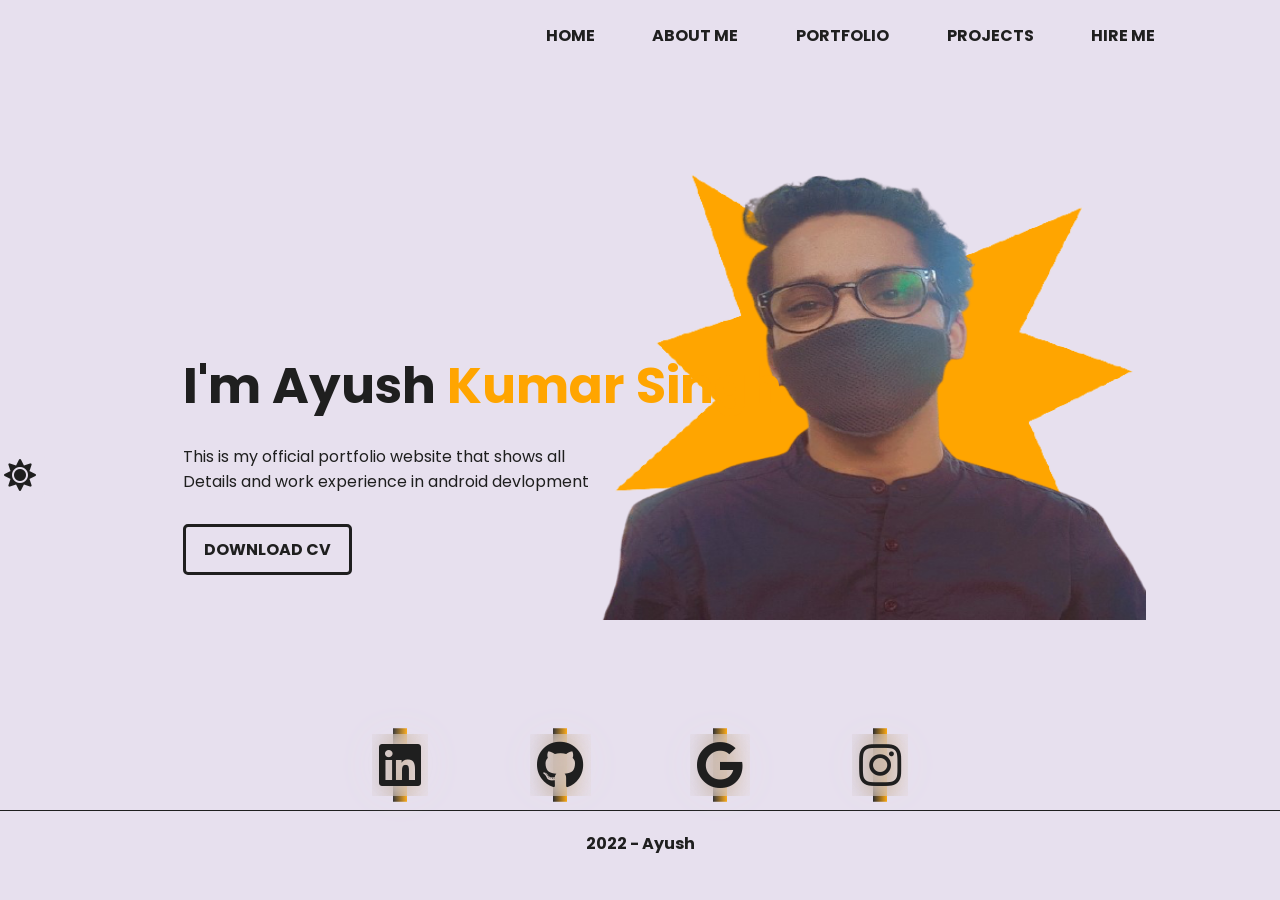
==== index.html @ affa579d "1st commit" ====
<!DOCTYPE html>
<html lang="en">
<head>
    <meta charset="UTF-8">
    <meta http-equiv="X-UA-Compatible" content="IE=edge">
    <meta name="viewport" content="width=device-width, initial-scale=1.0">
    <title>Ayush Portfolio</title>
    <!-- <link rel="stylesheet" href="https://stackpath.bootstrapcdn.com/bootstrap/4.4.1/css/bootstrap.min.css" integrity="sha384-Vkoo8x4CGsO3+Hhxv8T/Q5PaXtkKtu6ug5TOeNV6gBiFeWPGFN9MuhOf23Q9Ifjh" crossorigin="anonymous"> -->
    <link rel="stylesheet" href="styles.css">
    <link rel="stylesheet" href="https://use.fontawesome.com/releases/v5.8.1/css/all.css" integrity="sha384-50oBUHEmvpQ+1lW4y57PTFmhCaXp0ML5d60M1M7uH2+nqUivzIebhndOJK28anvf" crossorigin="anonymous">
</head>
<body>
    <header class="nav center">
        <img src="" class="images/logo.png">
        <input type="checkbox" name="" class="checkBtn"/>
        <ol class="center">
            <a href="#"><li>HOME</li></a>
            <a href="#"><li>ABOUT ME</li></a>
            <a href="#"><li>PORTFOLIO</li></a>
            <a href="#"><li>PROJECTS</li></a>
            <a href="#"><li>HIRE ME</li></a>
        </ol>
    </header>
    <div class="darkMode">
        <input type="checkbox" name="" id="btn">
        <div class="box">
            <i class="far fa-moon fa-2x"></i>
            <i class="fas fa-sun fa-2x"></i>
        </div>
    </div> 
    <section class="main">
        <div class="detel">
            <h1>I'm Ayush <span>Kumar Singh</span></h1>
            <p>This is my official portfolio website that shows all
                <br> Details and work experience in android devlopment
            </p>
            <a href="#">DOWNLOAD CV</a>
        </div>
        <div class="images">
            <img src="images/shape5.png" class="shape">
            <img src="images/boy2.png" class="boy">
        </div>
    </section>
    <div class="container">
            <a href="https://www.linkedin.com/in/-ayush-kumar-singh/" class="icon">
                <i class="fab fa-linkedin fa-3x"></i>
            </a>
            <a href="https://github.com/undiscovered-genius" class="icon">
                <i class="fab fa-github fa-3x"></i>
            </a>
            <a href="mailto:ayushksingh7@gmail.com" class="icon">
                <i class="fab fa-google fa-3x"></i>
            </a>
            <a href="https://www.instagram.com/undiscovered__genius_/" class="icon">
                <i class="fab fa-instagram fa-3x"></i>
            </a>
        </div> 
    <footer class="footer">
        
        <!-- <div class="container"> -->
            <!-- <div class="row"> -->
                <div class="col-sm-12"> 2022 - Ayush </div>
            <!-- </div>  -->
        <!-- </div> -->
    </footer>
    <script src="main.js"></script>
</body>
</html>
---- styles.css ----
@import url('https://fonts.googleapis.com/css2?family=Poppins&display=swap');

html {
    scroll-behavior: smooth;
}

/**{
    margin: 0;
    padding: 0;
    box-shadow: border-detel;
}

:root{
    --font: 'Poppins' , sans-serif;
    --prime-font: 'Work Sans',sans-serif;
    --bg: #1a1c20;
    --main-color: #ffa500;
    --main-font-color: #fdfbfb;
    --sec-font-color: #fcf1f1b4;
}*/

html {
    scroll-behavior: smooth;
}

*{
    margin: 0;
    padding: 0;
    margin: 0;
    padding: 0;
    box-sizing: border-box;
    font-family: 'Poppins' , sans-serif;
}

body{
    --primary-color: #e7e0ee;
    --sec-color: #f3f1f5;
    --hover-color: #11052c;
    --color: #1f1f1f;
    --text-color: #f3f1f5;
}

body[data-theme="dark"]{
    /* --primary-color: #0f0f0f; */
    --primary-color: #1b263b;
    --sec-color: #1a1a1a;
    --hover-color: #ededed;
    --color: #f0f0f0;
    --text-color: #1f1f1f;
}

body{
    /* display: flex; */
    justify-content: space-between;
    align-items: center;
    height: 100vh;
    background: var(--primary-color);
    color: var(--color);
}

.darkMode{
    width: 100px;
    height: 50px;
    position: fixed;
    top: 50%;
    left: -5px;
    transform: translate(-50%);
    border-radius: 10px;
    overflow: hidden;
}

.darkMode .box{
    position: absolute;
    width: 100%;
    height: 100%;
    display: flex;
    align-items: center;
    justify-content: space-around;
    background: var(--primary-color);
    transition: all .4s;
}

.darkMode input{
    position: absolute;
    width: 100%;
    height: 100%;
    -webkit-appearance: none;
    cursor: pointer;
    z-index: 10;
}

.darkMode .box i{
    color: var(--color);
}

.darkMode input:checked ~ .box{
    transform: rotate(180deg);
}

.darkMode input:checked ~ .box i{
    transform: rotate(180deg);
}

.center{
    display: flex;
    justify-content: center;
    align-items: center;
}

.logo{
    width: 20%;
    height: 20%;
}

.nav{
    width: 85%;
    height: 70px;
    margin: 0 auto;
    justify-content: space-between;
}

.checkBtn{
    display: none;
}

.nav .logo{
    font-size: 2em;
}

.nav ol{
    list-style: none;
}

.nav ol a{
    text-decoration: none;
    color: var(--color);
    margin: 0.3em;
    padding: 0.5em 1.5em;
    border-radius: 10px;
    /*text-decoration: none;*/
    color: var(--color);
    font-weight: bold;

}

.nav ol a:hover{
    transition: background .8s;
    border: 3px solid;
    /*color: #ffa500;*/
    border-color: var(--color);
    background: #ffa500;
}

.main{
    width: 85%;
    height: 650px;
    margin: 0 auto;
    display: flex;
    align-items: center;
    position: relative;
}

.main::before, .main::after{
    content: '';
    width: 0%;
    height: 70%;
    background: #151618;
    position: absolute;
    bottom: 0;
    right: -10%;
    z-index: -10;
}

.main::after{
    background: #15161885;
    height: 60%;
    top: 20px;
    left: -40%;
    border-top: 1px solid #ffa500;
    border-right: 1px solid #4985c9;
    z-index: -11;
}

/* .detel h1{
    font-size: 4.5em;
    margin-bottom: 0.2em;
}

.detel p{
    font-size: 1.2em; 
    color: var(--sec-font-color);
    margin-bottom: 1.2em;
}

.detel .btn{
    background: none;
    color: var(--sec-font-color);
    border: none;
    cursor: pointer;
    border: 1px solid var(--main-color);
    width: 7em;
    height: 2.2em;
    transition: all .4s;
}

.detel .btn:hover{
    background: var(--main-color);
} */

.detel{
    margin-left: 8%;
    margin-top: 15%;
}

.detel h1{
    font-size: 50px;
    color: var(--color);
    margin-bottom: 20px;
}

span{
    color: #ffa500;
    line-height: 22px; 
}

.detel a{
    /* background: var(--color); */
    padding: 10px 18px;
    text-decoration: none;
    font-weight: bold;
    color: var(--color);
    display: inline-block;
    margin: 30px 0;
    border: 3px solid;
    border-color: var(--color);
    border-radius: 5px;
}

.detel a:hover{
    background: #ffa500;
    color: var(--color);
}

.images{
    width: 40%;
    height: 70%;
    position: absolute;
    bottom: 100px;
    right: 100px;
}

.images img{
    height: 100%;
    position: absolute;
    left: 50%;
    bottom: 0;
    transform: translate(-50%);
    transition: bottom 1s, left 1s;
}

.images img .shape{
    height: 80%;
    position: absolute;
    left: 50%;
    bottom: 0;
    transform: translate(-50%);
    transition: bottom 1s, left 1s;
} 

.images:hover .shape{
    bottom: 40px;
}

.images:hover .boy{
    left: 45%;
}

.main img{
    width: 35em;
    position: absolute;
    right: 60px;
    z-index: -1;
}

.container {
    width: 50%;
    display:flex;
    justify-content: space-around;
    margin: auto;
    align-items: center;
}

.container a{
    display: flex;
    justify-content: center;
    align-items: center;
    text-decoration: none;
    width: 70px;
    height: 70px;
    margin: 10px;
    color: var(--color);
    position: relative;
    transition: all .4s;
}

.container a::before{
    content: '';
    position: absolute;
    top: 0;
    left: 0;
    width: 100%;
    height: 100%;
    background: linear-gradient(to right,var(--color),#ffa500);
    transform: scale(0.2, 1.05);
    transition: transform .4s;
}

.container a:hover::before{
    transform: scale(1, 0.2);
}

.container i{
    background: rgba(255, 255, 255, 0);
    padding: 10%;
    backdrop-filter: blur(15px);
    filter: drop-shadow(0 0 20px var(--primary-color));
    transition: all .4s;
}

.container a:hover i{
    border-radius: 5px;
}


.footer {
    padding: 20px;
    text-align: center;
    font-weight: bold;
    color: var(--color);
    border-top: 1px solid var(--color);
  }

@media (max-width: 1250px){
    .main img{
        width: 25em;
        right: 0;
    }

    .detel h1{
        font-size: 35px;
        margin: auto;
    }
}

@media (max-width: 1000px){
    body{
        font-size: 14px;
    }

    .main img{
        width: 35em;
        top: 80px;
    }

    .main{
        align-items: flex-end;
    }

    .checkBtn{
        display: block;
        width: 25px;
        height: 25px;
        cursor: pointer;
        position: relative;
        appearance: none;
        -webkit-appearance: none;
    }

    .checkBtn::before{
        content: '\f0c9';
        font-family: 'Font Awesome 5 Free';
        font-weight: 700;
        font-size: 1.9em;
        color: var(--color);
    }

    .checkBtn:checked::before{
        content: '\f00d';
    }

    .nav ol{
        position: absolute;
        width: 100%;
        flex-direction: column;
        /*background: #ffa500;*/
        top: 40px;
        left: 0;
        z-index: 100;
        padding: 1.2em;
        clip-path: polygon(0 0, 100% 0, 0 0);
        transition: clip-path .4s;
    }

    .checkBtn:checked ~ ol{
        clip-path: polygon(0 0, 100% 0, 100% 100%, 0 100%);
    }

    .nav ol::before{
        content: '';
        position: absolute;
        bottom: 0;
        left: 0;
        width: 100%;
        height: 5px;
        background: var(--main-color);
    }

    .images{
        width: 80%;
        height: 40%;
        top: 10%;
        margin: auto;
    }
    .images img{
        width: 80%;
        /*height: 70%;*/
        position: absolute;
        /*margin-bottom: 200px;*/
        /*margin-right: 100px;*/
        /*width: 75%;*/
        /*height: 250px;*/
        display: flex;
        top: 0;
        margin: auto;
        /*margin-left: 20px;*/
        /*margin-right: 20px;*/
        bottom: 100px;
    }

    .detel{
        /*margin: auto;*/
        margin-right: 10%;
    }
}

@media (max-width: 900px){
    /*.images{
        width: 30em;
         right: 0; 
        display: flex;

    }*/

    .images{
        width: 80%;
        height: 40%;
        top: 10%;
        margin: auto;
    }
    .images img{
        width: 80%;
        /*height: 70%;*/
        position: absolute;
        /*margin-bottom: 200px;*/
        /*margin-right: 100px;*/
        /*width: 75%;*/
        /*height: 250px;*/
        display: flex;
        top: 0;
        margin: auto;
        /*margin-left: 20px;*/
        /*margin-right: 20px;*/
        bottom: 100px;
    }

    .detel{
        /*margin: auto;*/
        margin-right: 10%;
    }

    .detel h1{
        font-size: 35px;
    }

    /*.main{
        display: flex;
        flex-direction: row-reverse;
    }
*/
}

@media (max-width: 600px){
    .images{
        width: 80%;
        height: 40%;
        top: 10%;
        margin: auto;
    }
    .images img{
        width: 80%;
        /*height: 70%;*/
        position: absolute;
        /*margin-bottom: 200px;*/
        /*margin-right: 100px;*/
        /*width: 75%;*/
        /*height: 250px;*/
        display: flex;
        top: 0;
        margin: auto;
        /*margin-left: 20px;*/
        /*margin-right: 20px;*/
        bottom: 100px;
    }
    .detel h1{
        font-size: 30px;
        margin: auto;
    }

    .main{
        display: flex;
        flex-direction: row-reverse;
    }
}

@media (max-width: 400px){
    .main{
        width: 400px;
        height: 635px;
    }

    .images{
        width: 80%;
        height: 40%;
        top: 10%;
        margin: auto;
    }
    .images img{
        width: 80%;
        /*height: 70%;*/
        position: absolute;
        /*margin-bottom: 200px;*/
        /*margin-right: 100px;*/
        /*width: 75%;*/
        /*height: 250px;*/
        display: flex;
        top: 0;
        /*margin-left: 20px;*/
        /*margin-right: 20px;*/
        bottom: 200px;
    }

    .detel h1{
        font-size: 25px;
        margin: auto;
    }

    .main{
        display: flex;
        flex-direction: row-reverse;
    }
}
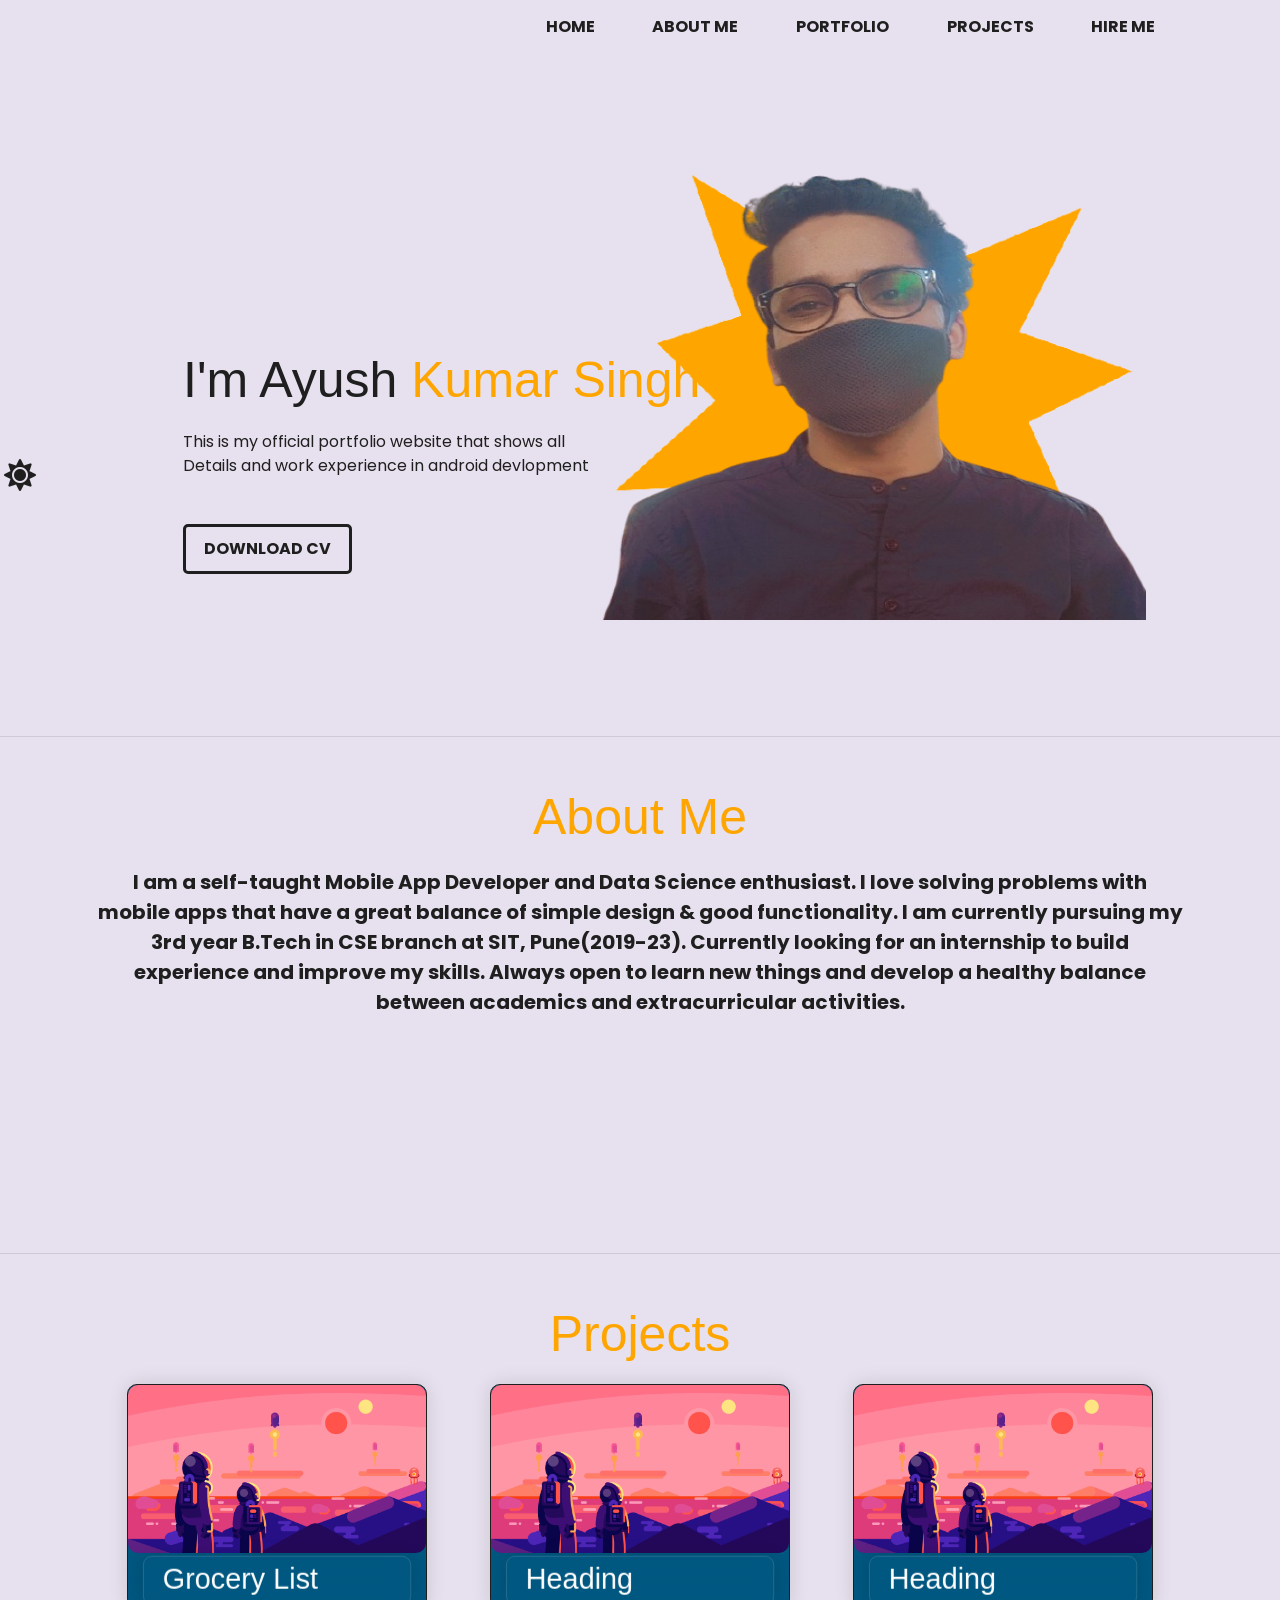
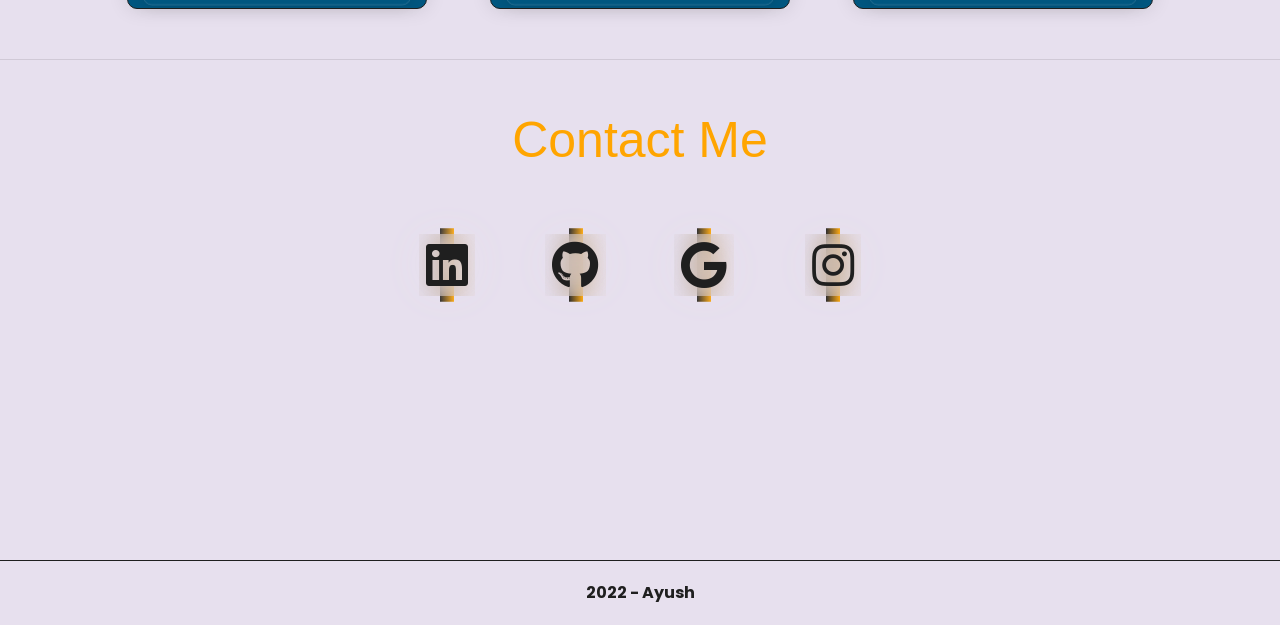
==== commit 42f28676: "projects added" ====
--- a/index.html
+++ b/index.html
@@ -5,7 +5,7 @@
     <meta http-equiv="X-UA-Compatible" content="IE=edge">
     <meta name="viewport" content="width=device-width, initial-scale=1.0">
     <title>Ayush Portfolio</title>
-    <!-- <link rel="stylesheet" href="https://stackpath.bootstrapcdn.com/bootstrap/4.4.1/css/bootstrap.min.css" integrity="sha384-Vkoo8x4CGsO3+Hhxv8T/Q5PaXtkKtu6ug5TOeNV6gBiFeWPGFN9MuhOf23Q9Ifjh" crossorigin="anonymous"> -->
+    <link rel="stylesheet" href="https://stackpath.bootstrapcdn.com/bootstrap/4.4.1/css/bootstrap.min.css" integrity="sha384-Vkoo8x4CGsO3+Hhxv8T/Q5PaXtkKtu6ug5TOeNV6gBiFeWPGFN9MuhOf23Q9Ifjh" crossorigin="anonymous">
     <link rel="stylesheet" href="styles.css">
     <link rel="stylesheet" href="https://use.fontawesome.com/releases/v5.8.1/css/all.css" integrity="sha384-50oBUHEmvpQ+1lW4y57PTFmhCaXp0ML5d60M1M7uH2+nqUivzIebhndOJK28anvf" crossorigin="anonymous">
 </head>
@@ -15,10 +15,10 @@
         <input type="checkbox" name="" class="checkBtn"/>
         <ol class="center">
             <a href="#"><li>HOME</li></a>
-            <a href="#"><li>ABOUT ME</li></a>
+            <a href="#about"><li>ABOUT ME</li></a>
             <a href="#"><li>PORTFOLIO</li></a>
-            <a href="#"><li>PROJECTS</li></a>
-            <a href="#"><li>HIRE ME</li></a>
+            <a href="#project"><li>PROJECTS</li></a>
+            <a href="#contact"><li>HIRE ME</li></a>
         </ol>
     </header>
     <div class="darkMode">
@@ -41,7 +41,57 @@
             <img src="images/boy2.png" class="boy">
         </div>
     </section>
-    <div class="container">
+    <hr>
+    <section class="about" id="about">
+        <center>
+            <h1>About Me</h1>
+        </center>
+        <center>
+            <p>I am a self-taught Mobile App Developer and Data Science enthusiast. I love solving problems with mobile apps that have a great balance of simple design & good functionality. I am currently pursuing my 3rd year B.Tech in CSE branch at SIT, Pune(2019-23). Currently looking for an internship to build experience and improve my skills. Always open to learn new things and develop a healthy balance between academics and extracurricular activities.</p>
+        </center>
+         
+    </section>
+    <hr>
+    <center>
+            <h1 class="pro" id="project">Projects</h1>
+    </center>
+    <section class="project">
+        <div class="col-sm-12 col-md-6 col-lg-6 col-xl-4">
+            <div class="card">
+                <img src="images/main.jpg" alt="">
+                <div class="content">
+                    <h2>Grocery List</h2>
+                    <p>This android application will help you to remember all the things that you want to buy jst by displaying the list of items you have enterd in the list. One can easily add / remove an item from the list jst by clicking on the icon. Better UI.</p>
+                    <a href="https://github.com/undiscovered-genius/Grocery-List">Github</a>
+                </div>
+            </div>
+        </div>
+        <div class="col-sm-12 col-md-6 col-lg-6 col-xl-4">
+            <div class="card">
+                <img src="images/main.jpg" alt="">
+                <div class="content">
+                    <h2>Heading</h2>
+                    <p>Info</p>
+                    <a href="#">Github</a>
+                </div>
+            </div>
+        </div>
+        <div class="col-sm-12 col-md-6 col-lg-6 col-xl-4">
+            <div class="card">
+                <img src="images/main.jpg" alt="">
+                <div class="content">
+                    <h2>Heading</h2>
+                    <p>Info</p>
+                </div>
+            </div>
+        </div>
+    </section>
+    <hr>
+    <section class="contact" id="contact">
+        <center>
+            <h1>Contact Me</h1>
+        </center>
+         <div class="container">
             <a href="https://www.linkedin.com/in/-ayush-kumar-singh/" class="icon">
                 <i class="fab fa-linkedin fa-3x"></i>
             </a>
@@ -54,7 +104,8 @@
             <a href="https://www.instagram.com/undiscovered__genius_/" class="icon">
                 <i class="fab fa-instagram fa-3x"></i>
             </a>
-        </div> 
+        </div>
+    </section>
     <footer class="footer">
         
         <!-- <div class="container"> -->
@@ -64,5 +115,6 @@
         <!-- </div> -->
     </footer>
     <script src="main.js"></script>
+    <!-- <script src="js/bootstrap.js"></script> -->
 </body>
 </html>
--- a/styles.css
+++ b/styles.css
@@ -282,11 +282,134 @@
     z-index: -1;
 }
 
+.about{
+    width: 85%;
+    height: 450px;
+    margin: 0 auto;
+    margin-top: 50px;
+    display: block;
+    align-items: center;
+    position: relative;
+}
+
+.about h1{
+    font-size: 50px;
+    color: #ffa500;
+    margin-bottom: 20px;
+    align-self: center;
+}
+
+.about p{
+    font-size: 20px;
+    font-weight: bold;
+}
+
+.project{
+    width: 85%;
+    /*height: 450px;*/
+    margin: 0 auto;
+    display: flex;
+    align-items: center;
+    position: relative;
+    margin-bottom: 50px;
+}
+
+.project div{
+    margin: auto;
+}
+
+.pro{
+    font-size: 50px;
+    color: #ffa500;
+    margin-bottom: 20px;
+    align-self: center;
+    margin-top: 50px;
+}
+
+.card{
+    width: 300px;
+    height: 225px;
+    background: rgb(0, 87, 128);
+    position: relative;
+    border-radius: 10px;
+    border-color: var(--color);
+    cursor: pointer;
+    box-shadow: 0 0 20px rgba(0, 0, 0, 0.123);
+}
+
+.card img{
+    position: absolute;
+    width: 100%;
+    border-radius: 10px;
+}
+
+.content{
+    position: absolute;
+    width: 100%;
+    bottom: 0;
+    height: 55px;
+    padding: 0.4em 1.5em;
+    font-size: 14px;
+    background: rgba(255, 255, 255, 0);
+    backdrop-filter: blur(10px);
+    border-radius: 10px;
+    transform: scale(0.9);
+    color: white;
+    border: 1px solid rgba(255, 255, 255, 0.164);
+    box-shadow: 0 0 20px rgba(0, 0, 0, 0.144);
+    overflow: hidden;
+    transition: all .4s;
+}
+
+.content p{
+    font-size: 0.9em;
+}
+
+.card:hover .content{
+    height: 220px;
+}
+
+.content a{
+    /* background: var(--color); */
+    padding: 4px;
+    text-decoration: none;
+    font-weight: bold;
+    color: white;
+    display: inline-block;
+    /*margin: 30px 0;*/
+    border: 2px solid;
+    border-color: white;
+    border-radius: 5px;
+}
+
+.content a:hover{
+    background: #ffa500;
+    color: var(--color);
+}
+
+.contact{
+    width: 85%;
+    height: 450px;
+    margin: 0 auto;
+    margin-top: 50px;
+    display: block;
+    align-items: center;
+    position: relative;
+}
+
+.contact h1{
+    font-size: 50px;
+    color: #ffa500;
+    margin-bottom: 20px;
+    align-self: center;
+}
+
 .container {
     width: 50%;
     display:flex;
     justify-content: space-around;
     margin: auto;
+    margin-top: 50px;
     align-items: center;
 }
 
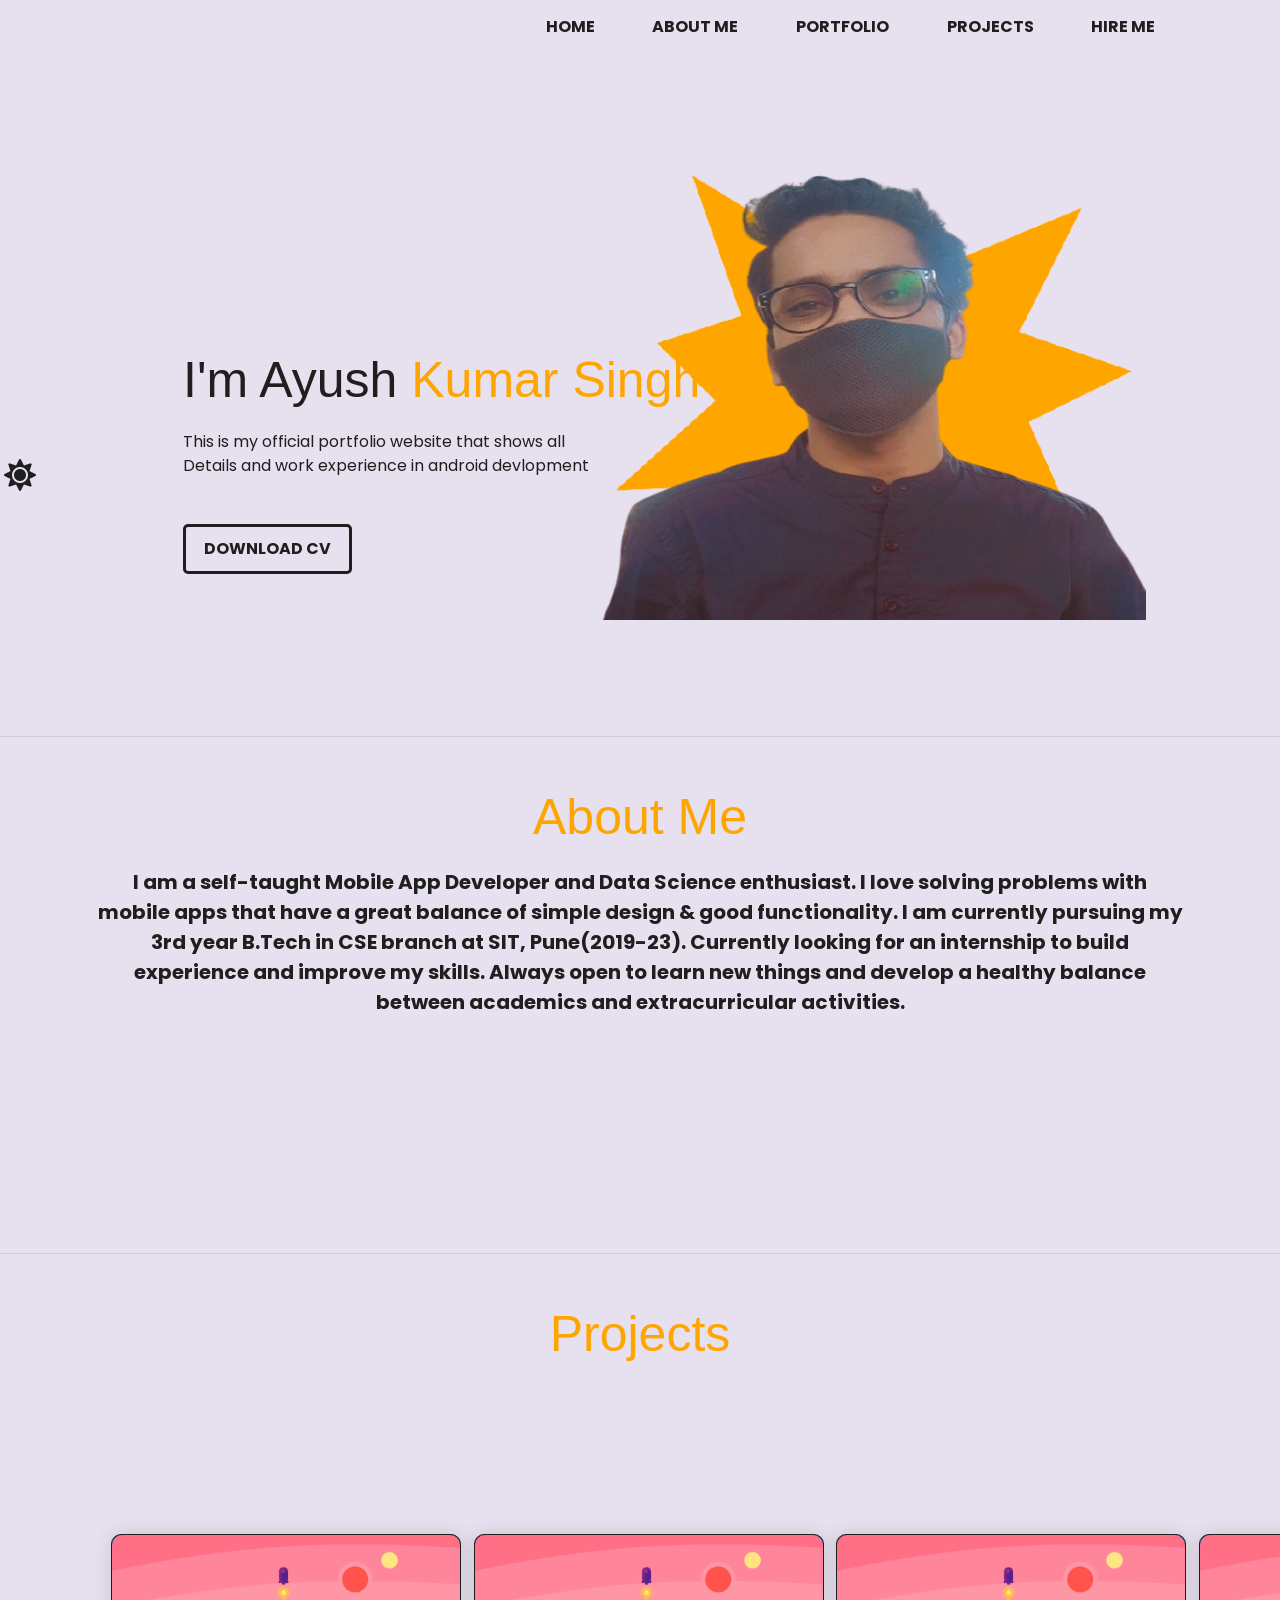
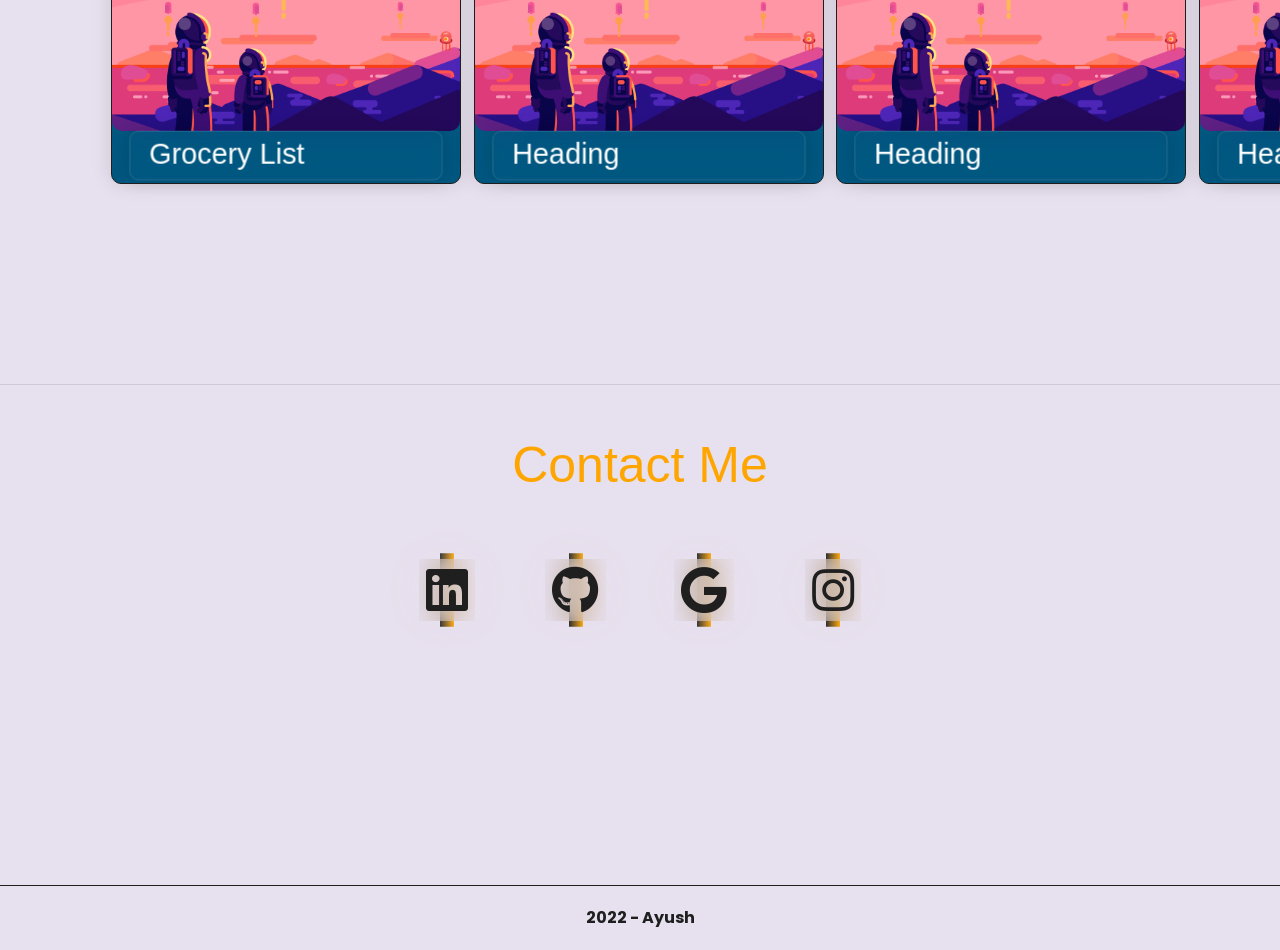
==== commit 7576900f: "card changes" ====
--- a/index.html
+++ b/index.html
@@ -56,7 +56,7 @@
             <h1 class="pro" id="project">Projects</h1>
     </center>
     <section class="project">
-        <div class="col-sm-12 col-md-6 col-lg-6 col-xl-4">
+        <div class="col-sm-12 col-md-6 col-lg-4">
             <div class="card">
                 <img src="images/main.jpg" alt="">
                 <div class="content">
@@ -66,7 +66,7 @@
                 </div>
             </div>
         </div>
-        <div class="col-sm-12 col-md-6 col-lg-6 col-xl-4">
+        <div class="col-sm-12 col-md-6 col-lg-4">
             <div class="card">
                 <img src="images/main.jpg" alt="">
                 <div class="content">
@@ -76,7 +76,25 @@
                 </div>
             </div>
         </div>
-        <div class="col-sm-12 col-md-6 col-lg-6 col-xl-4">
+        <div class="col-sm-12 col-md-6 col-lg-4">
+            <div class="card">
+                <img src="images/main.jpg" alt="">
+                <div class="content">
+                    <h2>Heading</h2>
+                    <p>Info</p>
+                </div>
+            </div>
+        </div>
+        <div class="col-sm-12 col-md-6 col-lg-4">
+            <div class="card">
+                <img src="images/main.jpg" alt="">
+                <div class="content">
+                    <h2>Heading</h2>
+                    <p>Info</p>
+                </div>
+            </div>
+        </div>
+        <div class="col-sm-12 col-md-6 col-lg-4">
             <div class="card">
                 <img src="images/main.jpg" alt="">
                 <div class="content">
--- a/styles.css
+++ b/styles.css
@@ -306,7 +306,8 @@
 
 .project{
     width: 85%;
-    /*height: 450px;*/
+    height: 550px;
+    /*height: 80%;*/
     margin: 0 auto;
     display: flex;
     align-items: center;
@@ -316,8 +317,13 @@
 
 .project div{
     margin: auto;
-}
-
+    /*display:;*/
+}
+
+/*div{
+    margin: auto;
+}
+*/
 .pro{
     font-size: 50px;
     color: #ffa500;
@@ -327,8 +333,8 @@
 }
 
 .card{
-    width: 300px;
-    height: 225px;
+    width: 350px;
+    height: 250px;
     background: rgb(0, 87, 128);
     position: relative;
     border-radius: 10px;
@@ -362,11 +368,11 @@
 }
 
 .content p{
-    font-size: 0.9em;
+    font-size: 1em;
 }
 
 .card:hover .content{
-    height: 220px;
+    height: 235px;
 }
 
 .content a{
@@ -463,7 +469,7 @@
     border-top: 1px solid var(--color);
   }
 
-@media (max-width: 1250px){
+@media (max-width: 1200px){
     .main img{
         width: 25em;
         right: 0;
@@ -475,7 +481,7 @@
     }
 }
 
-@media (max-width: 1000px){
+@media (max-width: 1100px){
     body{
         font-size: 14px;
     }
@@ -566,7 +572,7 @@
     }
 }
 
-@media (max-width: 900px){
+@media (max-width: 950px){
     /*.images{
         width: 30em;
          right: 0; 
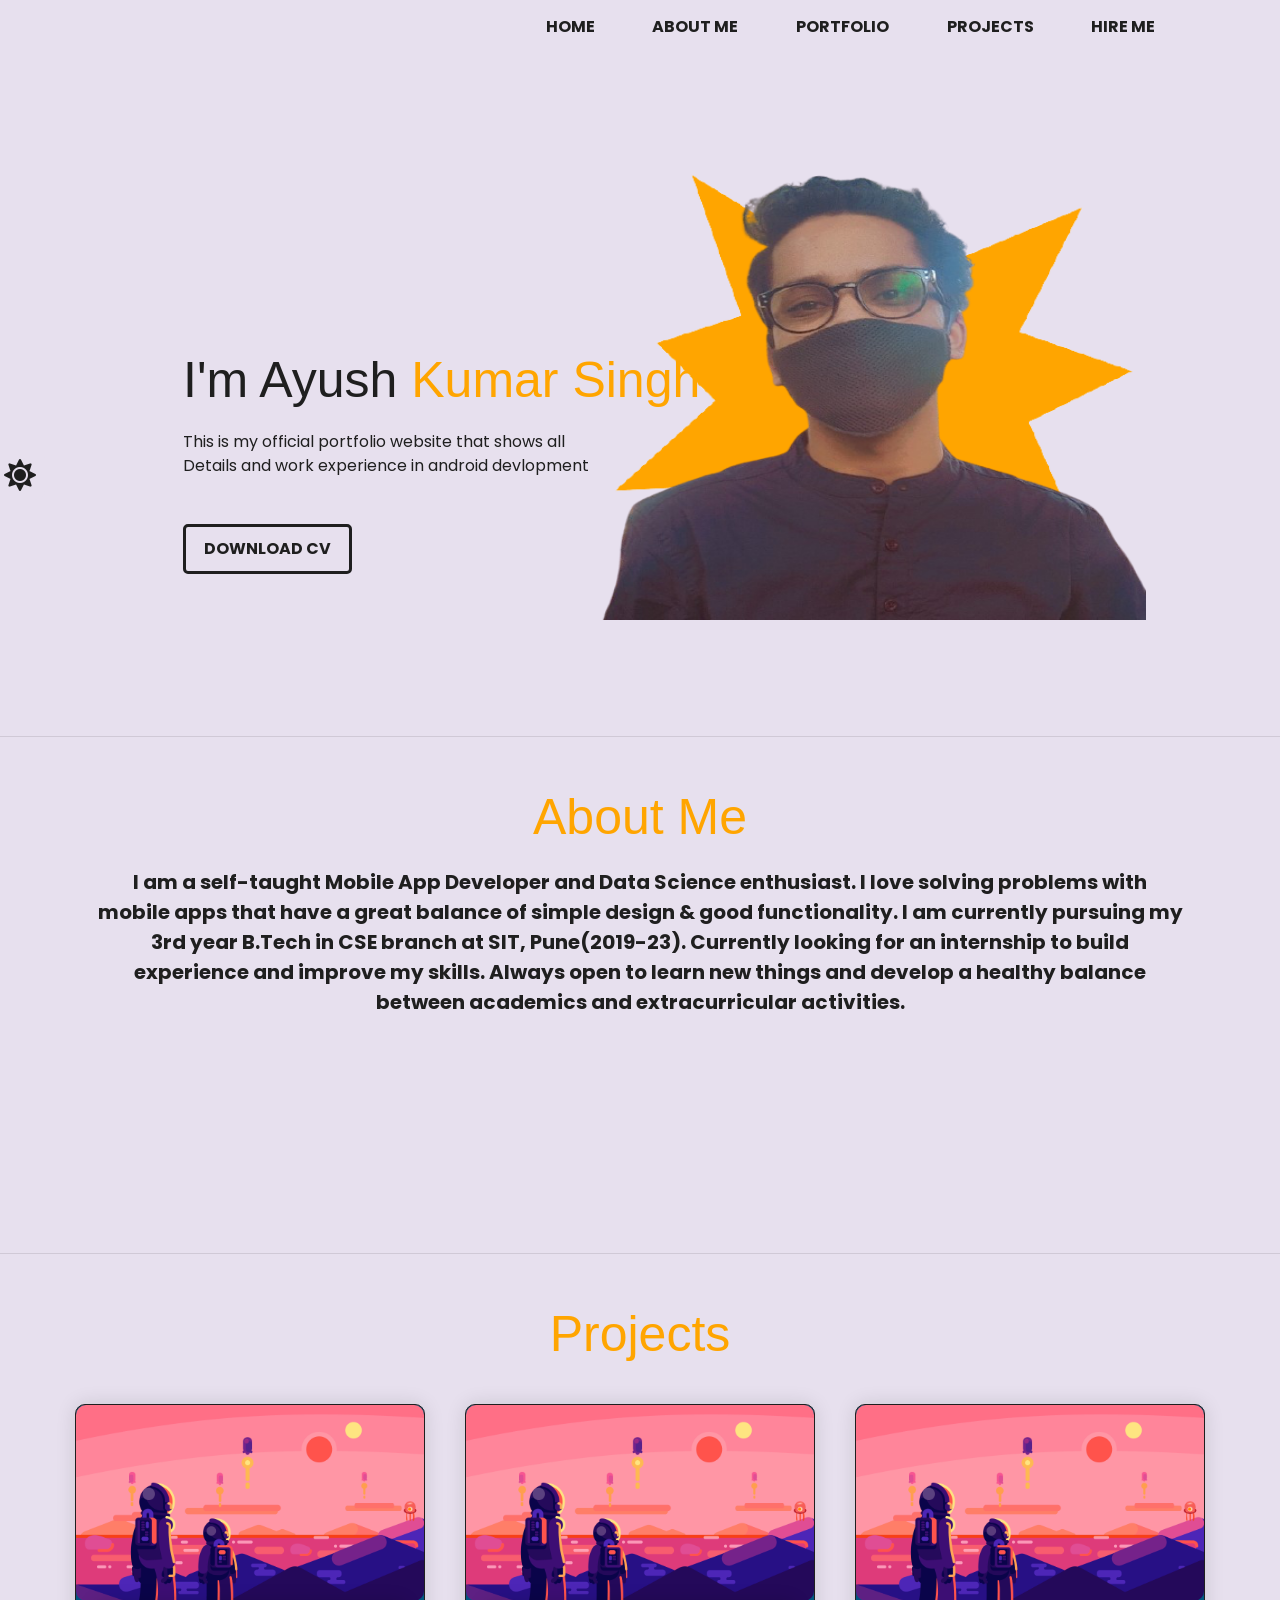
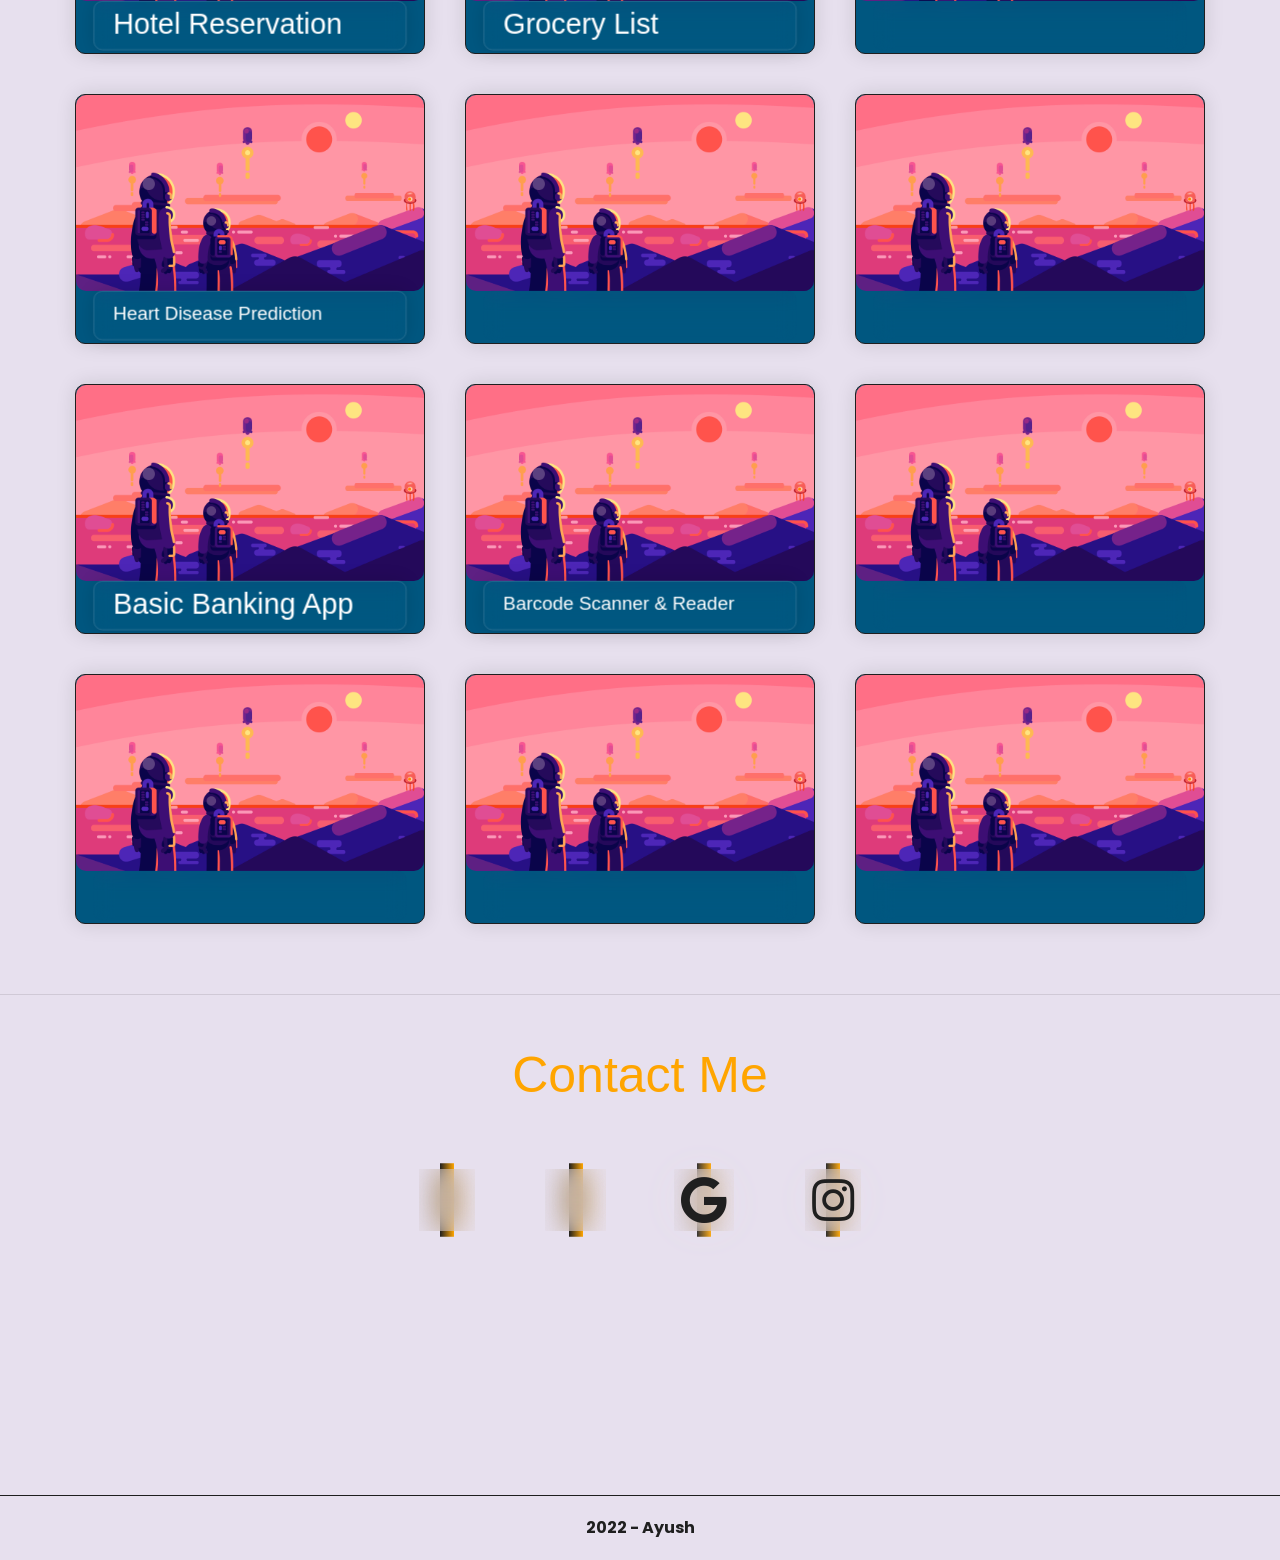
==== commit 753c646e: "project section completed" ====
--- a/index.html
+++ b/index.html
@@ -56,7 +56,17 @@
             <h1 class="pro" id="project">Projects</h1>
     </center>
     <section class="project">
-        <div class="col-sm-12 col-md-6 col-lg-4">
+        <div class="grid">
+            <div class="card">
+                <img src="images/main.jpg" alt="">
+                <div class="content">
+                    <h2>Hotel Reservation</h2>
+                    <p>Hotel Reservation application using java & MySQL. Initially user need to register and create an account and then the user will be able to book a room.</p>
+                    <a href="https://github.com/undiscovered-genius/Hotel-Reservation">Github</a>
+                </div>
+            </div>
+        </div>
+        <div class="grid">
             <div class="card">
                 <img src="images/main.jpg" alt="">
                 <div class="content">
@@ -66,40 +76,103 @@
                 </div>
             </div>
         </div>
-        <div class="col-sm-12 col-md-6 col-lg-4">
-            <div class="card">
-                <img src="images/main.jpg" alt="">
-                <div class="content">
-                    <h2>Heading</h2>
-                    <p>Info</p>
-                    <a href="#">Github</a>
-                </div>
-            </div>
-        </div>
-        <div class="col-sm-12 col-md-6 col-lg-4">
-            <div class="card">
-                <img src="images/main.jpg" alt="">
-                <div class="content">
-                    <h2>Heading</h2>
-                    <p>Info</p>
-                </div>
-            </div>
-        </div>
-        <div class="col-sm-12 col-md-6 col-lg-4">
-            <div class="card">
-                <img src="images/main.jpg" alt="">
-                <div class="content">
-                    <h2>Heading</h2>
-                    <p>Info</p>
-                </div>
-            </div>
-        </div>
-        <div class="col-sm-12 col-md-6 col-lg-4">
-            <div class="card">
-                <img src="images/main.jpg" alt="">
-                <div class="content">
-                    <h2>Heading</h2>
-                    <p>Info</p>
+        <div class="grid">
+            <div class="card">
+                <img src="images/main.jpg" alt="">
+                <div class="content">
+                    <h2>Covid Tracker</h2>
+                    <p>It is an Android Application which gives you daily list of COVID cases, recoveries & deceased in the world & all states of India. It also display the vacccination stats of India.One can find vaccination centres having empty slots too.</p>
+                    <a href="https://github.com/undiscovered-genius/Covid-Tracker">Github</a>
+                </div>
+            </div>
+        </div>
+        <div class="grid">
+            <div class="card">
+                <img src="images/main.jpg" alt="">
+                <div class="content">
+                    <h4>Heart Disease Prediction</h4>
+                    <p>Cardio Guide is an application which uses Machine Learning Model to predict the chances of Heart Disease with an accuracy of 81.967%. With this it also provide you with tips to improve your health status which directly benefits your heart.</p>
+                    <a href="https://github.com/undiscovered-genius/Heart-Disease-Prediction-App">Github</a>
+                </div>
+            </div>
+        </div>
+        <div class="grid">
+            <div class="card">
+                <img src="images/main.jpg" alt="">
+                <div class="content">
+                    <h4>Akshaya Patra Donation App</h4>
+                    <p>Akshaya Patra Donation App using Razorpay android integration</p>
+                    <a href="https://github.com/undiscovered-genius/Akshaya-Patra-Donation-App">Github</a>
+                </div>
+            </div>
+        </div>
+        <div class="grid">
+            <div class="card">
+                <img src="images/main.jpg" alt="">
+                <div class="content">
+                    <h2>Quizone-Web-App</h2>
+                    <p>Quizone is a web-based solution that helps authorities and the aspirants of educational institutions/companies in a smooth conduction of the online assessments in protected, interactive manner with a user-friendly interface.</p>
+                    <a href="https://github.com/undiscovered-genius/Quizone-Web-App">Github</a>
+                </div>
+            </div>
+        </div>
+        <div class="grid">
+            <div class="card">
+                <img src="images/main.jpg" alt="">
+                <div class="content">
+                    <h2>Basic Banking App</h2>
+                    <p>Basic Banking App. You can create account and transfer money between the account.</p>
+                    <a href="https://github.com/undiscovered-genius/sql">Github</a>
+                </div>
+            </div>
+        </div>
+        <div class="grid">
+            <div class="card">
+                <img src="images/main.jpg" alt="">
+                <div class="content">
+                    <h4>Barcode Scanner & Reader</h4>
+                    <p>Barcode Scanner helps you in generating a QR Code & also in scanning QR Code</p>
+                    <a href="https://github.com/undiscovered-genius/Scanner">Github</a>
+                </div>
+            </div>
+        </div>
+        <div class="grid">
+            <div class="card">
+                <img src="images/main.jpg" alt="">
+                <div class="content">
+                    <h2>Calculator</h2>
+                    <p>Calculator for some basic calculations like addition, substraction, multiplication & division os decimal or integer values. What make this cool is the Dark Mode functionality, which the user can change anytime they want.</p>
+                    <a href="https://github.com/undiscovered-genius/Calculator-html-css-js">Github</a>
+                </div>
+            </div>
+        </div>
+        <div class="grid">
+            <div class="card">
+                <img src="images/main.jpg" alt="">
+                <div class="content">
+                    <h2>Age Calculator</h2>
+                    <p>Age Calculator provide a simple user interface with light & dark mode. Just pick your birth date and it will calculate your age in days, months & years. It will also show the time remaining for ur next 5 birthdays and on which day it will be on.</p>
+                    <a href="https://github.com/undiscovered-genius/Age-Calculator">Github</a>
+                </div>
+            </div>
+        </div>
+        <div class="grid">
+            <div class="card">
+                <img src="images/main.jpg" alt="">
+                <div class="content">
+                    <h2>Music Dash</h2>
+                    <p>Music Player using android studio. It will display all the audio files present in your device and on clicking on any file it will direct you to the music player and will play it automatically. One can pause, go to next or previous song also. On completing the song it will start playing the next one.</p>
+                    <a href="https://github.com/undiscovered-genius/Music-Dash">Github</a>
+                </div>
+            </div>
+        </div>
+        <div class="grid">
+            <div class="card">
+                <img src="images/main.jpg" alt="">
+                <div class="content">
+                    <h2>Calculator</h2>
+                    <p>Calculator</p>
+                    <a href="https://github.com/undiscovered-genius/Calculator-html-css-js">Github</a>
                 </div>
             </div>
         </div>
--- a/styles.css
+++ b/styles.css
@@ -306,11 +306,15 @@
 
 .project{
     width: 85%;
-    height: 550px;
+    /*height: 550px;*/
     /*height: 80%;*/
     margin: 0 auto;
-    display: flex;
-    align-items: center;
+    display: grid;
+    grid-template-columns: 1fr 1fr 1fr;
+    grid-template-rows: 1fr 1fr 1fr;
+    /*align-items: center;*/
+    justify-content: center;
+    place-items: center;
     position: relative;
     margin-bottom: 50px;
 }
@@ -330,6 +334,12 @@
     margin-bottom: 20px;
     align-self: center;
     margin-top: 50px;
+}
+
+.grid{
+    /*margin: 10px;*/
+    /*background: black;*/
+    padding: 20px;
 }
 
 .card{
@@ -341,6 +351,9 @@
     border-color: var(--color);
     cursor: pointer;
     box-shadow: 0 0 20px rgba(0, 0, 0, 0.123);
+
+    margin: auto;
+    margin-bottom: 20px;
 }
 
 .card img{
@@ -375,6 +388,12 @@
     height: 235px;
 }
 
+.card h4{
+    padding-top: 5px;
+    padding-bottom: 5px;
+    font-size: 1.5em;
+}
+
 .content a{
     /* background: var(--color); */
     padding: 4px;
@@ -570,6 +589,12 @@
         /*margin: auto;*/
         margin-right: 10%;
     }
+
+    .project{
+        grid-template-columns: 1fr 1fr;
+        grid-template-rows: 1fr 1fr;
+        margin: auto;
+    }
 }
 
 @media (max-width: 950px){
@@ -616,6 +641,11 @@
         flex-direction: row-reverse;
     }
 */
+    .project{
+        grid-template-columns: 1fr;
+        grid-template-rows: 1fr;
+        margin: auto;
+    }
 }
 
 @media (max-width: 600px){
@@ -648,6 +678,12 @@
     .main{
         display: flex;
         flex-direction: row-reverse;
+    }
+
+    .project{
+        grid-template-columns: 1fr;
+        grid-template-rows: 1fr;
+        margin: auto;
     }
 }
 
@@ -687,4 +723,9 @@
         display: flex;
         flex-direction: row-reverse;
     }
+
+    .project{
+        grid-template-columns: 1fr;
+        grid-template-rows: 1fr;
+    }
 }
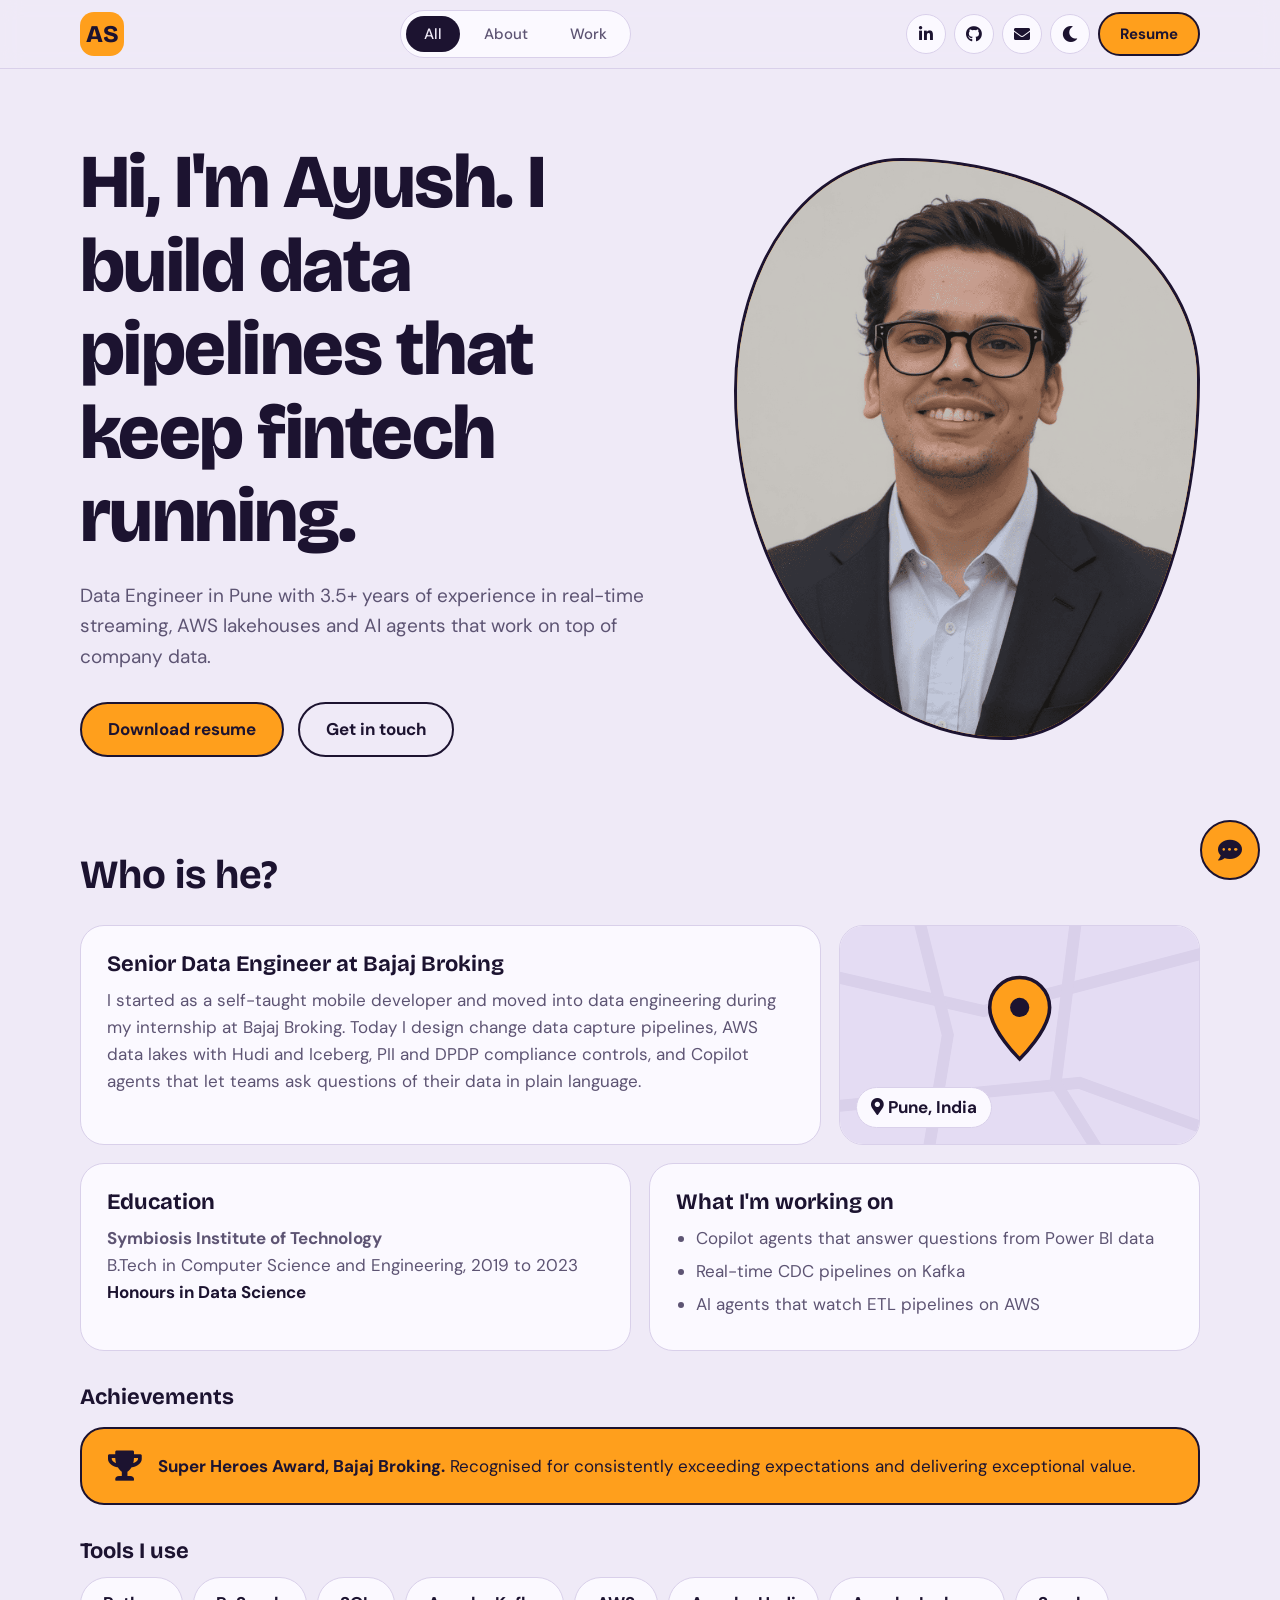
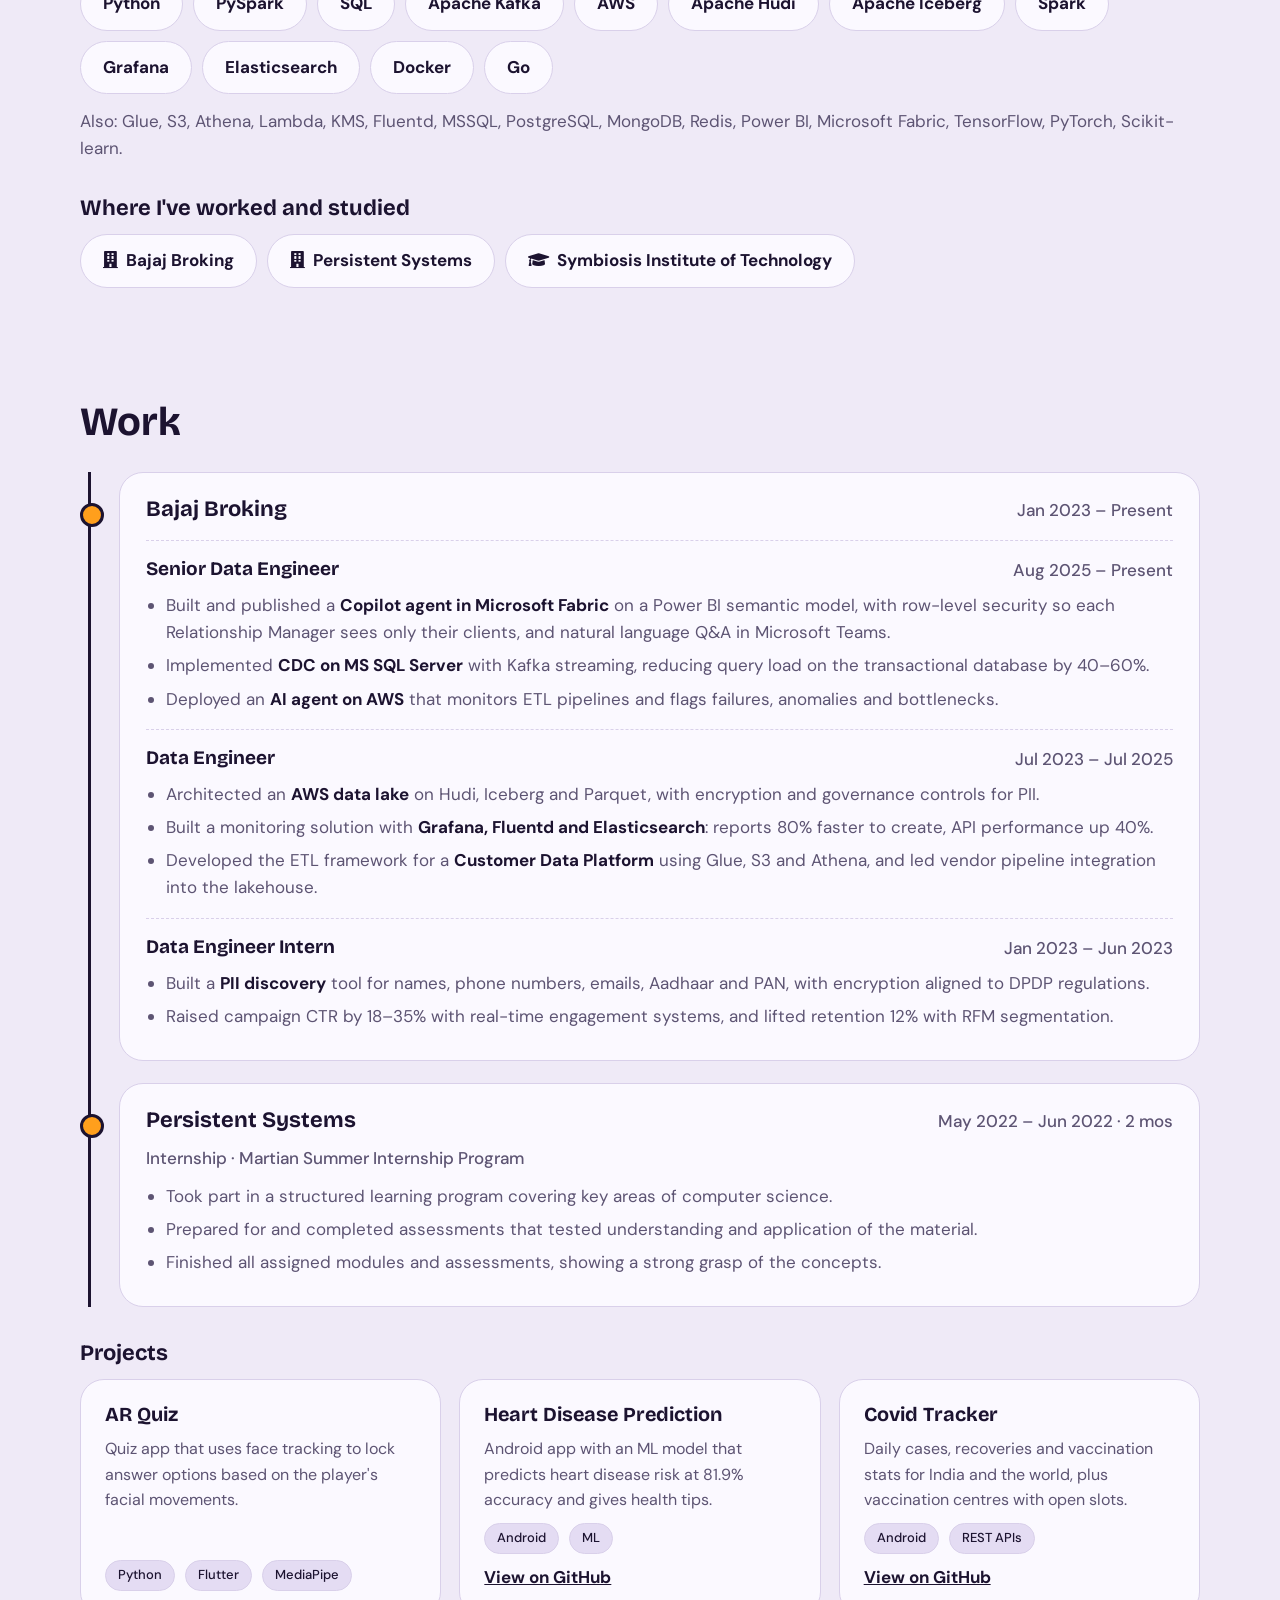
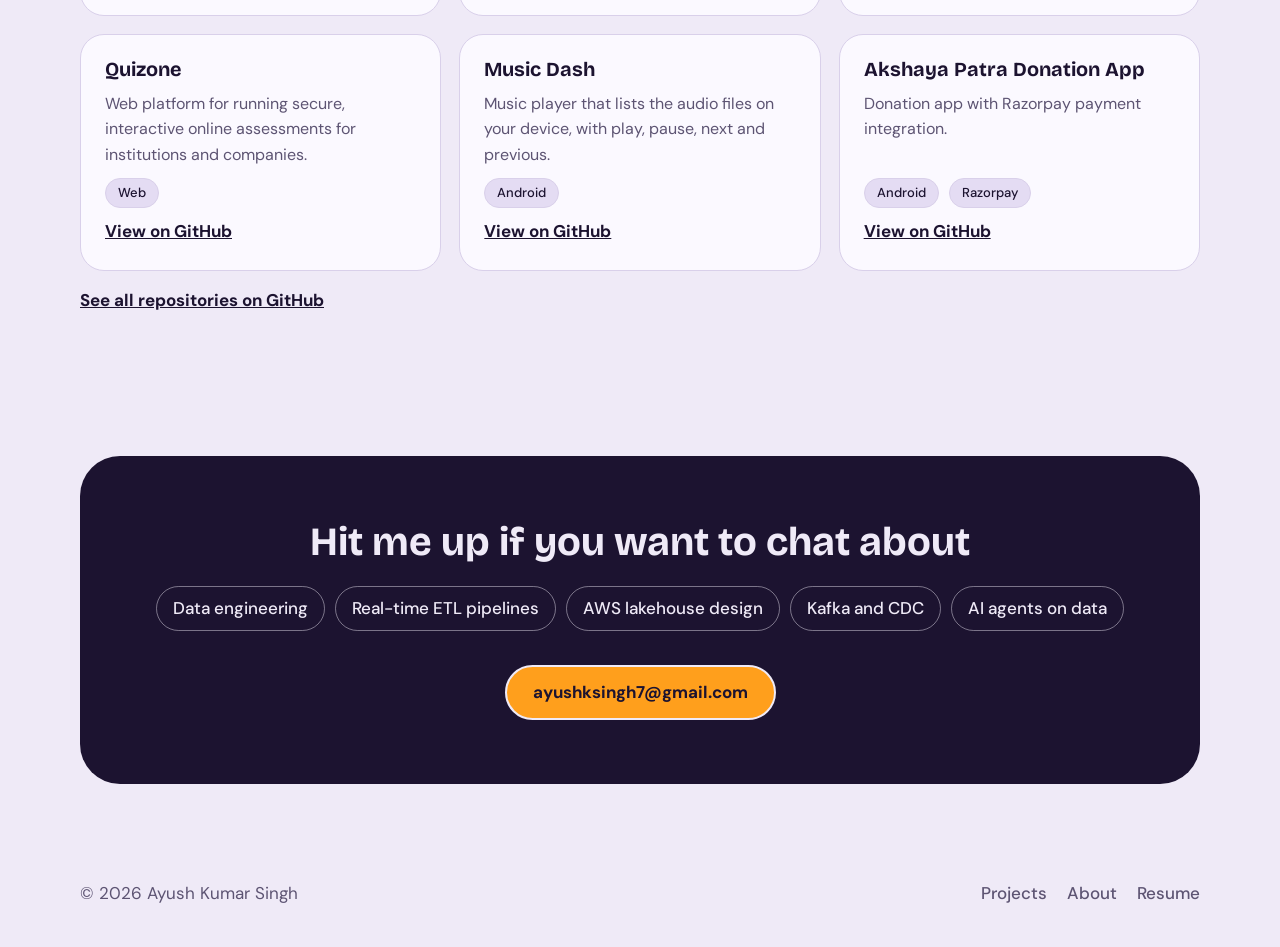
==== commit d6b0da12: "updated the portfolio website" ====
--- a/index.html
+++ b/index.html
@@ -1,211 +1,391 @@
 <!DOCTYPE html>
 <html lang="en">
 <head>
-    <meta charset="UTF-8">
-    <meta http-equiv="X-UA-Compatible" content="IE=edge">
-    <meta name="viewport" content="width=device-width, initial-scale=1.0">
-    <title>Ayush Portfolio</title>
-    <link rel="stylesheet" href="https://stackpath.bootstrapcdn.com/bootstrap/4.4.1/css/bootstrap.min.css" integrity="sha384-Vkoo8x4CGsO3+Hhxv8T/Q5PaXtkKtu6ug5TOeNV6gBiFeWPGFN9MuhOf23Q9Ifjh" crossorigin="anonymous">
-    <link rel="stylesheet" href="styles.css">
-    <link rel="stylesheet" href="https://use.fontawesome.com/releases/v5.8.1/css/all.css" integrity="sha384-50oBUHEmvpQ+1lW4y57PTFmhCaXp0ML5d60M1M7uH2+nqUivzIebhndOJK28anvf" crossorigin="anonymous">
+<meta charset="UTF-8">
+<meta name="viewport" content="width=device-width, initial-scale=1.0">
+<title>Ayush Kumar Singh — Data Engineer</title>
+<meta name="description" content="Ayush Kumar Singh, a Data Engineer building real-time and batch data platforms for fintech.">
+<link rel="preconnect" href="https://fonts.googleapis.com">
+<link href="https://fonts.googleapis.com/css2?family=Bricolage+Grotesque:wght@500;700;800&family=DM+Sans:wght@400;500;700&display=swap" rel="stylesheet">
+<link rel="stylesheet" href="https://use.fontawesome.com/releases/v5.8.1/css/all.css" integrity="sha384-50oBUHEmvpQ+1lW4y57PTFmhCaXp0ML5d60M1M7uH2+nqUivzIebhndOJK28anvf" crossorigin="anonymous">
+<style>
+:root{
+  --bg:#efeaf7; --card:#fbf9ff; --ink:#1c1330; --muted:#5d5473; --line:#d9d0ea;
+  --accent:#ff9f1c; --accent-ink:#1c1330; --chip:#e4dcf3;
+  --display:'Bricolage Grotesque',system-ui,sans-serif; --body:'DM Sans',system-ui,sans-serif;
+}
+:root[data-theme="dark"]{
+  --bg:#0f1424; --card:#182036; --ink:#f1eefb; --muted:#a9a4c2; --line:#2a3452;
+  --accent:#ffb347; --accent-ink:#1c1330; --chip:#222c48;
+}
+*{box-sizing:border-box;margin:0;padding:0}
+html{scroll-behavior:smooth;scroll-padding-top:84px}
+body{background:var(--bg);color:var(--ink);font:400 17px/1.6 var(--body)}
+a{color:inherit}
+:focus-visible{outline:3px solid var(--accent);outline-offset:3px;border-radius:6px}
+.wrap{width:min(1120px,92%);margin:0 auto}
+h1,h2,h3{font-family:var(--display);line-height:1.1}
+h2{font-size:clamp(28px,4vw,40px);margin-bottom:28px}
+section{padding:56px 0}
+
+/* nav */
+header{position:sticky;top:0;z-index:50;background:color-mix(in srgb,var(--bg) 88%,transparent);backdrop-filter:blur(10px);border-bottom:1px solid var(--line)}
+.bar{display:flex;align-items:center;justify-content:space-between;gap:16px;height:68px}
+.logo{font:800 24px var(--display);text-decoration:none;background:var(--accent);color:var(--accent-ink);width:44px;height:44px;border-radius:14px;display:grid;place-items:center}
+.filters{display:flex;gap:6px;background:var(--card);padding:5px;border-radius:999px;border:1px solid var(--line)}
+.filters button{font:500 15px var(--body);border:0;background:none;color:var(--muted);padding:8px 18px;border-radius:999px;cursor:pointer}
+.filters button[aria-pressed="true"]{background:var(--ink);color:var(--bg)}
+.tools{display:flex;align-items:center;gap:8px}
+.ico{width:40px;height:40px;border-radius:50%;display:grid;place-items:center;border:1px solid var(--line);background:var(--card);color:var(--ink);cursor:pointer;text-decoration:none;font-size:16px}
+.ico:hover{background:var(--accent);color:var(--accent-ink);border-color:var(--accent)}
+.btn{display:inline-block;background:var(--accent);color:var(--accent-ink);font-weight:700;text-decoration:none;padding:12px 26px;border-radius:999px;border:2px solid var(--ink)}
+.btn:hover{transform:translateY(-2px);box-shadow:0 4px 0 var(--ink)}
+.btn.sm{padding:8px 20px;font-size:15px}
+
+/* hero */
+.hero{padding:72px 0 40px}
+.hero .wrap{display:grid;grid-template-columns:1.3fr 1fr;gap:48px;align-items:center}
+.hero h1{font-size:clamp(40px,6.4vw,76px);font-weight:800;letter-spacing:-.02em;margin-bottom:22px}
+.hero p{max-width:52ch;color:var(--muted);font-size:19px;margin-bottom:30px}
+.hero .cta{display:flex;gap:14px;flex-wrap:wrap}
+.btn.ghost{background:none;color:var(--ink)}
+.photo{aspect-ratio:4/5;border-radius:36% 64% 42% 58% / 40% 38% 62% 60%;background:var(--accent);border:3px solid var(--ink);overflow:hidden;position:relative}
+.photo img{position:absolute;inset:0;width:100%;height:100%;object-fit:cover}
+
+/* about bento */
+.bento{display:grid;grid-template-columns:repeat(6,1fr);gap:18px}
+.box{background:var(--card);border:1px solid var(--line);border-radius:24px;padding:26px}
+.box h3{font-size:22px;margin-bottom:10px}
+.box p{color:var(--muted)}
+.b-bio{grid-column:span 4}
+.b-loc{grid-column:span 2;padding:0;overflow:hidden;position:relative;min-height:220px}
+.b-loc svg{position:absolute;inset:0;width:100%;height:100%}
+.b-loc span{position:absolute;left:16px;bottom:16px;background:var(--card);border:1px solid var(--line);padding:6px 14px;border-radius:999px;font-weight:700}
+.b-edu{grid-column:span 3}
+.hl{color:var(--ink)}
+.b-now{grid-column:span 3}
+.b-now ul{padding-left:20px;color:var(--muted)}
+.b-now li{margin-bottom:6px}
+.sub{font-weight:700;margin:34px 0 14px;font-family:var(--display);font-size:22px}
+.chips{display:flex;flex-wrap:wrap;gap:10px}
+.chips li{list-style:none;background:var(--chip);border:1px solid var(--line);padding:8px 16px;border-radius:999px;font-weight:500;font-size:15px}
+.chips.big li{background:var(--card);padding:12px 22px;font-size:17px;font-weight:700}
+
+/* work */
+.timeline{border-left:3px solid var(--ink);margin-left:8px;display:grid;gap:22px;padding-left:28px}
+.job{position:relative;background:var(--card);border:1px solid var(--line);border-radius:24px;padding:24px 26px}
+.job::before{content:"";position:absolute;left:-40px;top:30px;width:18px;height:18px;border-radius:50%;background:var(--accent);border:3px solid var(--ink)}
+.job header{position:static;background:none;border:0;backdrop-filter:none;display:flex;justify-content:space-between;flex-wrap:wrap;gap:4px 16px;margin-bottom:10px}
+.job h3{font-size:22px}
+.job time{color:var(--muted);font-weight:500}
+.job ul{padding-left:20px;color:var(--muted)}
+.job li{margin-bottom:6px}
+.job li b{color:var(--ink)}
+.role{border-top:1px dashed var(--line);margin-top:16px;padding-top:16px}
+.role-head{display:flex;justify-content:space-between;flex-wrap:wrap;gap:4px 16px;margin-bottom:8px}
+.role-head h4{font:700 19px var(--display)}
+.role-head time{color:var(--muted);font-weight:500}
+.role-sub{color:var(--muted);font-weight:500;margin-bottom:10px}
+.grid{display:grid;grid-template-columns:repeat(3,1fr);gap:18px}
+.proj{display:flex;flex-direction:column;background:var(--card);border:1px solid var(--line);border-radius:24px;padding:24px;gap:10px}
+.proj p{color:var(--muted);flex:1;font-size:16px}
+.proj .chips li{font-size:13px;padding:4px 12px}
+.proj a{font-weight:700}
+.award{margin-top:18px;background:var(--accent);color:var(--accent-ink);border:2px solid var(--ink);border-radius:24px;padding:22px 26px;display:flex;gap:16px;align-items:center}
+.award i{font-size:30px}
+
+/* contact */
+.contact{text-align:center;background:var(--ink);color:var(--bg);border-radius:40px;padding:64px 24px;margin:30px 0 0}
+.contact h2{margin-bottom:22px}
+.contact .chips{justify-content:center;margin-bottom:34px}
+.contact .chips li{background:transparent;border:1.5px solid color-mix(in srgb,var(--bg) 45%,transparent);color:var(--bg);font-size:17px}
+.contact .btn{border-color:var(--bg)}
+footer.foot{padding:40px 0;display:flex;justify-content:space-between;flex-wrap:wrap;gap:16px;align-items:center;color:var(--muted)}
+footer.foot nav{display:flex;gap:20px}
+footer.foot a{text-decoration:none;font-weight:500}
+
+.chat-fab{position:fixed;right:20px;bottom:20px;z-index:60;width:60px;height:60px;border-radius:50%;border:2px solid var(--ink);background:var(--accent);color:var(--accent-ink);font-size:24px;cursor:pointer;display:grid;place-items:center}
+.chat-fab:hover{transform:translateY(-2px)}
+.chat{position:fixed;right:20px;bottom:92px;z-index:60;width:min(360px,calc(100vw - 40px));height:min(500px,calc(100vh - 120px));background:var(--card);border:2px solid var(--ink);border-radius:24px;display:flex;flex-direction:column;overflow:hidden}
+.chat-top{display:flex;align-items:center;gap:10px;padding:12px 16px;border-bottom:1px solid var(--line);font-weight:700}
+.chat-top img{width:36px;height:36px;border-radius:50%;object-fit:cover;background:var(--accent)}
+.chat-top small{display:block;font-weight:400;color:var(--muted);line-height:1.2}
+.chat-log{flex:1;overflow-y:auto;padding:14px;display:flex;flex-direction:column;gap:8px}
+.msg{max-width:82%;padding:9px 14px;border-radius:18px;font-size:15px;line-height:1.4;overflow-wrap:anywhere}
+.msg.in{background:var(--chip);align-self:flex-start;border-bottom-left-radius:6px}
+.msg.out{background:#0a84ff;color:#fff;align-self:flex-end;border-bottom-right-radius:6px}
+.msg a{font-weight:700}
+.quick{display:flex;flex-wrap:wrap;gap:6px;padding:0 14px 10px}
+.quick button{font:500 13px var(--body);border:1px solid var(--line);background:var(--bg);color:var(--ink);border-radius:999px;padding:5px 12px;cursor:pointer}
+.quick button:hover{background:var(--accent);color:var(--accent-ink)}
+.chat-form{display:flex;gap:8px;padding:10px 12px;border-top:1px solid var(--line)}
+.chat-form input{flex:1;min-width:0;font:400 15px var(--body);padding:9px 14px;border-radius:999px;border:1px solid var(--line);background:var(--bg);color:var(--ink)}
+.chat-form button{width:38px;height:38px;border-radius:50%;border:0;background:#0a84ff;color:#fff;cursor:pointer}
+[hidden]{display:none!important}
+@media (max-width:900px){
+  .hero .wrap{grid-template-columns:1fr}
+  .photo{max-width:320px}
+  .b-bio,.b-loc,.b-edu,.b-now{grid-column:span 6}
+  .grid{grid-template-columns:1fr 1fr}
+  .tools .ico.soc{display:none}
+}
+@media (max-width:600px){
+  .grid{grid-template-columns:1fr}
+  .filters button{padding:8px 12px}
+  .btn.sm{display:none}
+}
+@media (prefers-reduced-motion:reduce){html{scroll-behavior:auto}.btn:hover{transform:none}}
+</style>
 </head>
 <body>
-    <header class="nav center">
-        <img src="" class="images/logo.png">
-        <input type="checkbox" name="" class="checkBtn"/>
-        <ol class="center">
-            <a href="#"><li>HOME</li></a>
-            <a href="#about"><li>ABOUT ME</li></a>
-            <a href="#"><li>PORTFOLIO</li></a>
-            <a href="#project"><li>PROJECTS</li></a>
-            <a href="#contact"><li>HIRE ME</li></a>
-        </ol>
-    </header>
-    <div class="darkMode">
-        <input type="checkbox" name="" id="btn">
-        <div class="box">
-            <i class="far fa-moon fa-2x"></i>
-            <i class="fas fa-sun fa-2x"></i>
+
+<header>
+  <div class="wrap bar">
+    <a class="logo" href="#home" aria-label="Home">AS</a>
+    <div class="filters" role="group" aria-label="Filter sections">
+      <button data-filter="all" aria-pressed="true">All</button>
+      <button data-filter="about" aria-pressed="false">About</button>
+      <button data-filter="work" aria-pressed="false">Work</button>
+    </div>
+    <div class="tools">
+      <a class="ico soc" href="https://www.linkedin.com/in/-ayush-kumar-singh/" aria-label="LinkedIn" target="_blank" rel="noopener"><i class="fab fa-linkedin-in"></i></a>
+      <a class="ico soc" href="https://github.com/undiscovered-genius" aria-label="GitHub" target="_blank" rel="noopener"><i class="fab fa-github"></i></a>
+      <a class="ico soc" href="mailto:ayushksingh7@gmail.com" aria-label="Email" target="_blank" rel="noopener"><i class="fas fa-envelope"></i></a>
+      <button class="ico" id="theme" aria-label="Toggle dark mode"><i class="fas fa-moon"></i></button>
+      <a class="btn sm" href="data/Ayush_Kumar_Singh_-_DE.pdf" target="_blank" rel="noopener">Resume</a>
+    </div>
+  </div>
+</header>
+
+<main>
+<section class="hero" id="home">
+  <div class="wrap">
+    <div>
+      <h1>Hi, I'm Ayush. I build data pipelines that keep fintech running.</h1>
+      <p>Data Engineer in Pune with 3.5+ years of experience in real-time streaming, AWS lakehouses and AI agents that work on top of company data.</p>
+      <div class="cta">
+        <a class="btn" href="data/Ayush_Kumar_Singh_-_DE.pdf" target="_blank" rel="noopener">Download resume</a>
+        <a class="btn ghost" href="#contact">Get in touch</a>
+      </div>
+    </div>
+    <div class="photo"><img src="images/profile.jpg" alt="Ayush Kumar Singh"></div>
+  </div>
+</section>
+
+<section id="about" data-group="about">
+  <div class="wrap">
+    <h2>Who is he?</h2>
+    <div class="bento">
+      <div class="box b-bio">
+        <h3>Senior Data Engineer at Bajaj Broking</h3>
+        <p>I started as a self-taught mobile developer and moved into data engineering during my internship at Bajaj Broking. Today I design change data capture pipelines, AWS data lakes with Hudi and Iceberg, PII and DPDP compliance controls, and Copilot agents that let teams ask questions of their data in plain language.</p>
+      </div>
+      <div class="box b-loc">
+        <svg viewBox="0 0 300 220" preserveAspectRatio="xMidYMid slice" aria-hidden="true">
+          <rect width="300" height="220" fill="var(--chip)"/>
+          <g stroke="var(--line)" stroke-width="10" fill="none" stroke-linecap="round">
+            <path d="M-10 60 L120 90 L310 40"/><path d="M60 -10 L90 110 L70 230"/><path d="M-10 170 L200 150 L310 190"/><path d="M200 -10 L180 150 L230 230"/>
+          </g>
+          <path d="M150 62c-14 0-25 11-25 25 0 19 25 43 25 43s25-24 25-43c0-14-11-25-25-25z" fill="var(--accent)" stroke="var(--ink)" stroke-width="3"/>
+          <circle cx="150" cy="87" r="8" fill="var(--ink)"/>
+        </svg>
+        <span><i class="fas fa-map-marker-alt"></i> Pune, India</span>
+      </div>
+      <div class="box b-edu">
+        <h3>Education</h3>
+        <p><b>Symbiosis Institute of Technology</b><br>B.Tech in Computer Science and Engineering, 2019 to 2023<br><b class="hl">Honours in Data Science</b></p>
+      </div>
+      <div class="box b-now">
+        <h3>What I'm working on</h3>
+        <ul>
+          <li>Copilot agents that answer questions from Power BI data</li>
+          <li>Real-time CDC pipelines on Kafka</li>
+          <li>AI agents that watch ETL pipelines on AWS</li>
+        </ul>
+      </div></div>
+
+    <h3 class="sub">Achievements</h3>
+    <div class="award"><i class="fas fa-trophy"></i><div><b>Super Heroes Award, Bajaj Broking.</b> Recognised for consistently exceeding expectations and delivering exceptional value.</div></div>
+
+    <h3 class="sub">Tools I use</h3>
+    <ul class="chips big">
+      <li>Python</li><li>PySpark</li><li>SQL</li><li>Apache Kafka</li><li>AWS</li><li>Apache Hudi</li><li>Apache Iceberg</li><li>Spark</li><li>Grafana</li><li>Elasticsearch</li><li>Docker</li><li>Go</li>
+    </ul>
+    <p style="margin:14px 0 0;color:var(--muted)">Also: Glue, S3, Athena, Lambda, KMS, Fluentd, MSSQL, PostgreSQL, MongoDB, Redis, Power BI, Microsoft Fabric, TensorFlow, PyTorch, Scikit-learn.</p>
+
+    <h3 class="sub">Where I've worked and studied</h3>
+    <ul class="chips big">
+      <li><i class="fas fa-building"></i>&nbsp; Bajaj Broking</li><li><i class="fas fa-building"></i>&nbsp; Persistent Systems</li><li><i class="fas fa-graduation-cap"></i>&nbsp; Symbiosis Institute of Technology</li>
+    </ul>
+  </div>
+</section>
+
+<section id="work" data-group="work">
+  <div class="wrap">
+    <h2>Work</h2>
+    <div class="timeline">
+      <article class="job">
+        <header><h3>Bajaj Broking</h3><time>Jan 2023 – Present</time></header>
+        <div class="role">
+          <div class="role-head"><h4>Senior Data Engineer</h4><time>Aug 2025 – Present</time></div>
+          <ul>
+            <li>Built and published a <b>Copilot agent in Microsoft Fabric</b> on a Power BI semantic model, with row-level security so each Relationship Manager sees only their clients, and natural language Q&amp;A in Microsoft Teams.</li>
+            <li>Implemented <b>CDC on MS SQL Server</b> with Kafka streaming, reducing query load on the transactional database by 40–60%.</li>
+            <li>Deployed an <b>AI agent on AWS</b> that monitors ETL pipelines and flags failures, anomalies and bottlenecks.</li>
+          </ul>
         </div>
-    </div> 
-    <section class="main">
-        <div class="detel">
-            <h1>I'm Ayush <span>Kumar Singh</span></h1>
-            <p>This is my official portfolio website that shows all
-                <br> Details and work experience in android devlopment
-            </p>
-            <a href="#">DOWNLOAD CV</a>
+        <div class="role">
+          <div class="role-head"><h4>Data Engineer</h4><time>Jul 2023 – Jul 2025</time></div>
+          <ul>
+            <li>Architected an <b>AWS data lake</b> on Hudi, Iceberg and Parquet, with encryption and governance controls for PII.</li>
+            <li>Built a monitoring solution with <b>Grafana, Fluentd and Elasticsearch</b>: reports 80% faster to create, API performance up 40%.</li>
+            <li>Developed the ETL framework for a <b>Customer Data Platform</b> using Glue, S3 and Athena, and led vendor pipeline integration into the lakehouse.</li>
+          </ul>
         </div>
-        <div class="images">
-            <img src="images/shape5.png" class="shape">
-            <img src="images/boy2.png" class="boy">
+        <div class="role">
+          <div class="role-head"><h4>Data Engineer Intern</h4><time>Jan 2023 – Jun 2023</time></div>
+          <ul>
+            <li>Built a <b>PII discovery</b> tool for names, phone numbers, emails, Aadhaar and PAN, with encryption aligned to DPDP regulations.</li>
+            <li>Raised campaign CTR by 18–35% with real-time engagement systems, and lifted retention 12% with RFM segmentation.</li>
+          </ul>
         </div>
-    </section>
-    <hr>
-    <section class="about" id="about">
-        <center>
-            <h1>About Me</h1>
-        </center>
-        <center>
-            <p>I am a self-taught Mobile App Developer and Data Science enthusiast. I love solving problems with mobile apps that have a great balance of simple design & good functionality. I am currently pursuing my 3rd year B.Tech in CSE branch at SIT, Pune(2019-23). Currently looking for an internship to build experience and improve my skills. Always open to learn new things and develop a healthy balance between academics and extracurricular activities.</p>
-        </center>
-         
-    </section>
-    <hr>
-    <center>
-            <h1 class="pro" id="project">Projects</h1>
-    </center>
-    <section class="project">
-        <div class="grid">
-            <div class="card">
-                <img src="images/main.jpg" alt="">
-                <div class="content">
-                    <h2>Hotel Reservation</h2>
-                    <p>Hotel Reservation application using java & MySQL. Initially user need to register and create an account and then the user will be able to book a room.</p>
-                    <a href="https://github.com/undiscovered-genius/Hotel-Reservation">Github</a>
-                </div>
-            </div>
-        </div>
-        <div class="grid">
-            <div class="card">
-                <img src="images/main.jpg" alt="">
-                <div class="content">
-                    <h2>Grocery List</h2>
-                    <p>This android application will help you to remember all the things that you want to buy jst by displaying the list of items you have enterd in the list. One can easily add / remove an item from the list jst by clicking on the icon. Better UI.</p>
-                    <a href="https://github.com/undiscovered-genius/Grocery-List">Github</a>
-                </div>
-            </div>
-        </div>
-        <div class="grid">
-            <div class="card">
-                <img src="images/main.jpg" alt="">
-                <div class="content">
-                    <h2>Covid Tracker</h2>
-                    <p>It is an Android Application which gives you daily list of COVID cases, recoveries & deceased in the world & all states of India. It also display the vacccination stats of India.One can find vaccination centres having empty slots too.</p>
-                    <a href="https://github.com/undiscovered-genius/Covid-Tracker">Github</a>
-                </div>
-            </div>
-        </div>
-        <div class="grid">
-            <div class="card">
-                <img src="images/main.jpg" alt="">
-                <div class="content">
-                    <h4>Heart Disease Prediction</h4>
-                    <p>Cardio Guide is an application which uses Machine Learning Model to predict the chances of Heart Disease with an accuracy of 81.967%. With this it also provide you with tips to improve your health status which directly benefits your heart.</p>
-                    <a href="https://github.com/undiscovered-genius/Heart-Disease-Prediction-App">Github</a>
-                </div>
-            </div>
-        </div>
-        <div class="grid">
-            <div class="card">
-                <img src="images/main.jpg" alt="">
-                <div class="content">
-                    <h4>Akshaya Patra Donation App</h4>
-                    <p>Akshaya Patra Donation App using Razorpay android integration</p>
-                    <a href="https://github.com/undiscovered-genius/Akshaya-Patra-Donation-App">Github</a>
-                </div>
-            </div>
-        </div>
-        <div class="grid">
-            <div class="card">
-                <img src="images/main.jpg" alt="">
-                <div class="content">
-                    <h2>Quizone-Web-App</h2>
-                    <p>Quizone is a web-based solution that helps authorities and the aspirants of educational institutions/companies in a smooth conduction of the online assessments in protected, interactive manner with a user-friendly interface.</p>
-                    <a href="https://github.com/undiscovered-genius/Quizone-Web-App">Github</a>
-                </div>
-            </div>
-        </div>
-        <div class="grid">
-            <div class="card">
-                <img src="images/main.jpg" alt="">
-                <div class="content">
-                    <h2>Basic Banking App</h2>
-                    <p>Basic Banking App. You can create account and transfer money between the account.</p>
-                    <a href="https://github.com/undiscovered-genius/sql">Github</a>
-                </div>
-            </div>
-        </div>
-        <div class="grid">
-            <div class="card">
-                <img src="images/main.jpg" alt="">
-                <div class="content">
-                    <h4>Barcode Scanner & Reader</h4>
-                    <p>Barcode Scanner helps you in generating a QR Code & also in scanning QR Code</p>
-                    <a href="https://github.com/undiscovered-genius/Scanner">Github</a>
-                </div>
-            </div>
-        </div>
-        <div class="grid">
-            <div class="card">
-                <img src="images/main.jpg" alt="">
-                <div class="content">
-                    <h2>Calculator</h2>
-                    <p>Calculator for some basic calculations like addition, substraction, multiplication & division os decimal or integer values. What make this cool is the Dark Mode functionality, which the user can change anytime they want.</p>
-                    <a href="https://github.com/undiscovered-genius/Calculator-html-css-js">Github</a>
-                </div>
-            </div>
-        </div>
-        <div class="grid">
-            <div class="card">
-                <img src="images/main.jpg" alt="">
-                <div class="content">
-                    <h2>Age Calculator</h2>
-                    <p>Age Calculator provide a simple user interface with light & dark mode. Just pick your birth date and it will calculate your age in days, months & years. It will also show the time remaining for ur next 5 birthdays and on which day it will be on.</p>
-                    <a href="https://github.com/undiscovered-genius/Age-Calculator">Github</a>
-                </div>
-            </div>
-        </div>
-        <div class="grid">
-            <div class="card">
-                <img src="images/main.jpg" alt="">
-                <div class="content">
-                    <h2>Music Dash</h2>
-                    <p>Music Player using android studio. It will display all the audio files present in your device and on clicking on any file it will direct you to the music player and will play it automatically. One can pause, go to next or previous song also. On completing the song it will start playing the next one.</p>
-                    <a href="https://github.com/undiscovered-genius/Music-Dash">Github</a>
-                </div>
-            </div>
-        </div>
-        <div class="grid">
-            <div class="card">
-                <img src="images/main.jpg" alt="">
-                <div class="content">
-                    <h2>Calculator</h2>
-                    <p>Calculator</p>
-                    <a href="https://github.com/undiscovered-genius/Calculator-html-css-js">Github</a>
-                </div>
-            </div>
-        </div>
-    </section>
-    <hr>
-    <section class="contact" id="contact">
-        <center>
-            <h1>Contact Me</h1>
-        </center>
-         <div class="container">
-            <a href="https://www.linkedin.com/in/-ayush-kumar-singh/" class="icon">
-                <i class="fab fa-linkedin fa-3x"></i>
-            </a>
-            <a href="https://github.com/undiscovered-genius" class="icon">
-                <i class="fab fa-github fa-3x"></i>
-            </a>
-            <a href="mailto:ayushksingh7@gmail.com" class="icon">
-                <i class="fab fa-google fa-3x"></i>
-            </a>
-            <a href="https://www.instagram.com/undiscovered__genius_/" class="icon">
-                <i class="fab fa-instagram fa-3x"></i>
-            </a>
-        </div>
-    </section>
-    <footer class="footer">
-        
-        <!-- <div class="container"> -->
-            <!-- <div class="row"> -->
-                <div class="col-sm-12"> 2022 - Ayush </div>
-            <!-- </div>  -->
-        <!-- </div> -->
-    </footer>
-    <script src="main.js"></script>
-    <!-- <script src="js/bootstrap.js"></script> -->
+      </article>
+      <article class="job">
+        <header><h3>Persistent Systems</h3><time>May 2022 – Jun 2022 · 2 mos</time></header>
+        <p class="role-sub">Internship · Martian Summer Internship Program</p>
+        <ul>
+          <li>Took part in a structured learning program covering key areas of computer science.</li>
+          <li>Prepared for and completed assessments that tested understanding and application of the material.</li>
+          <li>Finished all assigned modules and assessments, showing a strong grasp of the concepts.</li>
+        </ul>
+      </article>
+    </div>
+
+    <h3 class="sub">Projects</h3>
+    <div class="grid">
+      <article class="proj"><h3>AR Quiz</h3><p>Quiz app that uses face tracking to lock answer options based on the player's facial movements.</p><ul class="chips"><li>Python</li><li>Flutter</li><li>MediaPipe</li></ul></article>
+      <article class="proj"><h3>Heart Disease Prediction</h3><p>Android app with an ML model that predicts heart disease risk at 81.9% accuracy and gives health tips.</p><ul class="chips"><li>Android</li><li>ML</li></ul><a href="https://github.com/undiscovered-genius/Heart-Disease-Prediction-App" target="_blank" rel="noopener">View on GitHub</a></article>
+      <article class="proj"><h3>Covid Tracker</h3><p>Daily cases, recoveries and vaccination stats for India and the world, plus vaccination centres with open slots.</p><ul class="chips"><li>Android</li><li>REST APIs</li></ul><a href="https://github.com/undiscovered-genius/Covid-Tracker" target="_blank" rel="noopener">View on GitHub</a></article>
+      <article class="proj"><h3>Quizone</h3><p>Web platform for running secure, interactive online assessments for institutions and companies.</p><ul class="chips"><li>Web</li></ul><a href="https://github.com/undiscovered-genius/Quizone-Web-App" target="_blank" rel="noopener">View on GitHub</a></article>
+      <article class="proj"><h3>Music Dash</h3><p>Music player that lists the audio files on your device, with play, pause, next and previous.</p><ul class="chips"><li>Android</li></ul><a href="https://github.com/undiscovered-genius/Music-Dash" target="_blank" rel="noopener">View on GitHub</a></article>
+      <article class="proj"><h3>Akshaya Patra Donation App</h3><p>Donation app with Razorpay payment integration.</p><ul class="chips"><li>Android</li><li>Razorpay</li></ul><a href="https://github.com/undiscovered-genius/Akshaya-Patra-Donation-App" target="_blank" rel="noopener">View on GitHub</a></article>
+    </div>
+    <p style="margin-top:16px"><a href="https://github.com/undiscovered-genius" target="_blank" rel="noopener"><b>See all repositories on GitHub</b></a></p>
+  </div>
+</section>
+
+<section id="contact">
+  <div class="wrap">
+    <div class="contact">
+      <h2>Hit me up if you want to chat about</h2>
+      <ul class="chips"><li>Data engineering</li><li>Real-time ETL pipelines</li><li>AWS lakehouse design</li><li>Kafka and CDC</li><li>AI agents on data</li></ul>
+      <a class="btn" href="mailto:ayushksingh7@gmail.com" target="_blank" rel="noopener">ayushksingh7@gmail.com</a>
+    </div>
+  </div>
+</section>
+</main>
+
+<div class="wrap">
+  <footer class="foot">
+    <span>© <span id="yr">2026</span> Ayush Kumar Singh</span>
+    <nav><a href="#work">Projects</a><a href="#about">About</a><a href="data/Ayush_Kumar_Singh_-_DE.pdf" target="_blank" rel="noopener">Resume</a></nav>
+  </footer>
+</div>
+
+<button class="chat-fab" id="chat-fab" aria-label="Chat with Ayush's assistant" aria-expanded="false"><i class="fas fa-comment-dots"></i></button>
+<div class="chat" id="chat" hidden role="dialog" aria-label="Chat">
+  <div class="chat-top"><img src="images/profile.jpg" alt=""><div>Ayush<small>Ask me about his work</small></div></div>
+  <div class="chat-log" id="chat-log" aria-live="polite"></div>
+  <div class="quick" id="quick"></div>
+  <form class="chat-form" id="chat-form" autocomplete="off"><input id="chat-input" maxlength="160" placeholder="iMessage" aria-label="Type a message"><button aria-label="Send"><i class="fas fa-arrow-up"></i></button></form>
+</div>
+
+<script>
+document.getElementById('yr').textContent = new Date().getFullYear();
+
+// Section filter: All / About / Work
+const buttons = document.querySelectorAll('.filters button');
+buttons.forEach(b => b.addEventListener('click', () => {
+  const f = b.dataset.filter;
+  buttons.forEach(x => x.setAttribute('aria-pressed', x === b));
+  document.querySelectorAll('[data-group]').forEach(s => { s.hidden = !(f === 'all' || s.dataset.group === f); });
+  window.scrollTo({ top: 0 });
+}));
+
+// Dark mode (remembers choice, falls back to system setting)
+const root = document.documentElement, tbtn = document.getElementById('theme');
+let saved = null;
+try { saved = localStorage.getItem('theme'); } catch (e) {}
+const dark = saved ? saved === 'dark' : matchMedia('(prefers-color-scheme: dark)').matches;
+function apply(d){
+  root.setAttribute('data-theme', d ? 'dark' : 'light');
+  tbtn.innerHTML = d ? '<i class="fas fa-sun"></i>' : '<i class="fas fa-moon"></i>';
+}
+apply(dark);
+tbtn.addEventListener('click', () => {
+  const d = root.getAttribute('data-theme') !== 'dark';
+  apply(d);
+  try { localStorage.setItem('theme', d ? 'dark' : 'light'); } catch (e) {}
+});
+
+// Chat assistant (scripted, no server needed)
+const MAIL='mailto:ayushksingh7@gmail.com', PDF='data/Ayush_Kumar_Singh_-_DE.pdf';
+const MENU=['Experience','Skills','Projects','Resume','Contact'];
+const replies=[
+ [/resume|cv/,{t:"Here's Ayush's resume.",a:[PDF,'Open PDF']}],
+ [/hire|contact|email|reach|mail|talk/,{t:"The best way to reach Ayush is email.",a:[MAIL,'ayushksingh7@gmail.com']}],
+ [/project|built|github|app/,{t:"Ayush has built an AR quiz app, a heart disease predictor, a Covid tracker, Quizone and more. All of it is on GitHub.",a:['https://github.com/undiscovered-genius','View GitHub']}],
+ [/skill|tool|tech|stack|language|python|aws|kafka/,{t:"Python, PySpark, SQL, Kafka and CDC, AWS (Glue, S3, Athena), Hudi, Iceberg, Spark, Grafana, Elasticsearch and Docker."}],
+ [/experience|work|job|career|bajaj|intern|role|persistent|senior/,{t:"Ayush joined Bajaj Broking in Jan 2023 as a Data Engineer Intern, became a Data Engineer in Jul 2023 and a Senior Data Engineer in Aug 2025. In summer 2022 he did an internship at Persistent Systems."}],
+ [/\bai\b|agent|copilot|fabric/,{t:"He built a Copilot agent in Microsoft Fabric that answers questions from Power BI data with row-level security, and an AI agent on AWS that monitors ETL pipelines."}],
+ [/education|college|study|degree|university/,{t:"B.Tech in Computer Science and Engineering with Honours in Data Science from Symbiosis Institute of Technology, 2019 to 2023."}],
+ [/award|achievement|recogni/,{t:"Ayush received the Super Heroes Award at Bajaj Broking for consistently exceeding expectations."}],
+ [/where|location|live|pune|city/,{t:"Ayush is based in Pune, India."}],
+ [/\b(hi|hii|hello|hey)\b/,{t:"Hii! You can ask me about Ayush's work, skills or projects."}]
+];
+const fallback={t:"I'm a small scripted assistant and didn't catch that. Try a button below, or email Ayush directly.",a:[MAIL,'Email Ayush']};
+const chatEl=document.getElementById('chat'), fab=document.getElementById('chat-fab'), log=document.getElementById('chat-log'),
+      cform=document.getElementById('chat-form'), cinput=document.getElementById('chat-input'), quick=document.getElementById('quick');
+let step=0, visitor='';
+
+function add(text,cls,link){
+  const d=document.createElement('div'); d.className='msg '+cls; d.textContent=text;
+  if(link){ d.append(' '); const a=document.createElement('a'); a.href=link[0]; a.textContent=link[1]; a.target='_blank'; a.rel='noopener'; d.append(a); }
+  log.append(d); log.scrollTop=log.scrollHeight;
+}
+function say(text,link){ setTimeout(()=>add(text,'in',link),450); }
+function setQuick(labels){
+  quick.replaceChildren();
+  labels.forEach(l=>{ const b=document.createElement('button'); b.type='button'; b.textContent=l; b.onclick=()=>send(l); quick.append(b); });
+}
+function cleanName(t){
+  const w=t.replace(/^(hi|hii|hello|hey)[,!\s]*/i,'').replace(/^(my name is|i am|i'm|im|it's|its|this is|call me)\s+/i,'')
+           .replace(/[^\p{L}\p{M} .'-]/gu,'').trim().split(/\s+/)[0]||'';
+  return w ? w[0].toUpperCase()+w.slice(1,30) : '';
+}
+function send(text){
+  add(text,'out');
+  if(step===0){ step=1; setQuick([]); say("What's your name?"); return; }
+  if(step===1){
+    visitor=cleanName(text); step=2;
+    say('Nice to have you here'+(visitor?', '+visitor:'')+"! Enjoy the portfolio! You can ask me about Ayush's work, skills or projects.");
+    setTimeout(()=>setQuick(MENU),450);
+    return;
+  }
+  const hit=replies.find(r=>r[0].test(text.toLowerCase())); const r=hit?hit[1]:fallback;
+  say(r.t,r.a);
+}
+function toggleChat(open){
+  chatEl.hidden=!open; fab.setAttribute('aria-expanded',open);
+  fab.innerHTML=open?'<i class="fas fa-times"></i>':'<i class="fas fa-comment-dots"></i>';
+  if(open){
+    if(!log.children.length){ add('Hii! Glad to see you here, we should connect!','in'); setQuick(['Yes, definitely!']); }
+    cinput.focus();
+  }
+}
+fab.addEventListener('click',()=>toggleChat(chatEl.hidden));
+document.addEventListener('keydown',e=>{ if(e.key==='Escape'&&!chatEl.hidden) toggleChat(false); });
+cform.addEventListener('submit',e=>{ e.preventDefault(); const q=cinput.value.trim(); if(q){ cinput.value=''; send(q); } });
+</script>
 </body>
 </html>
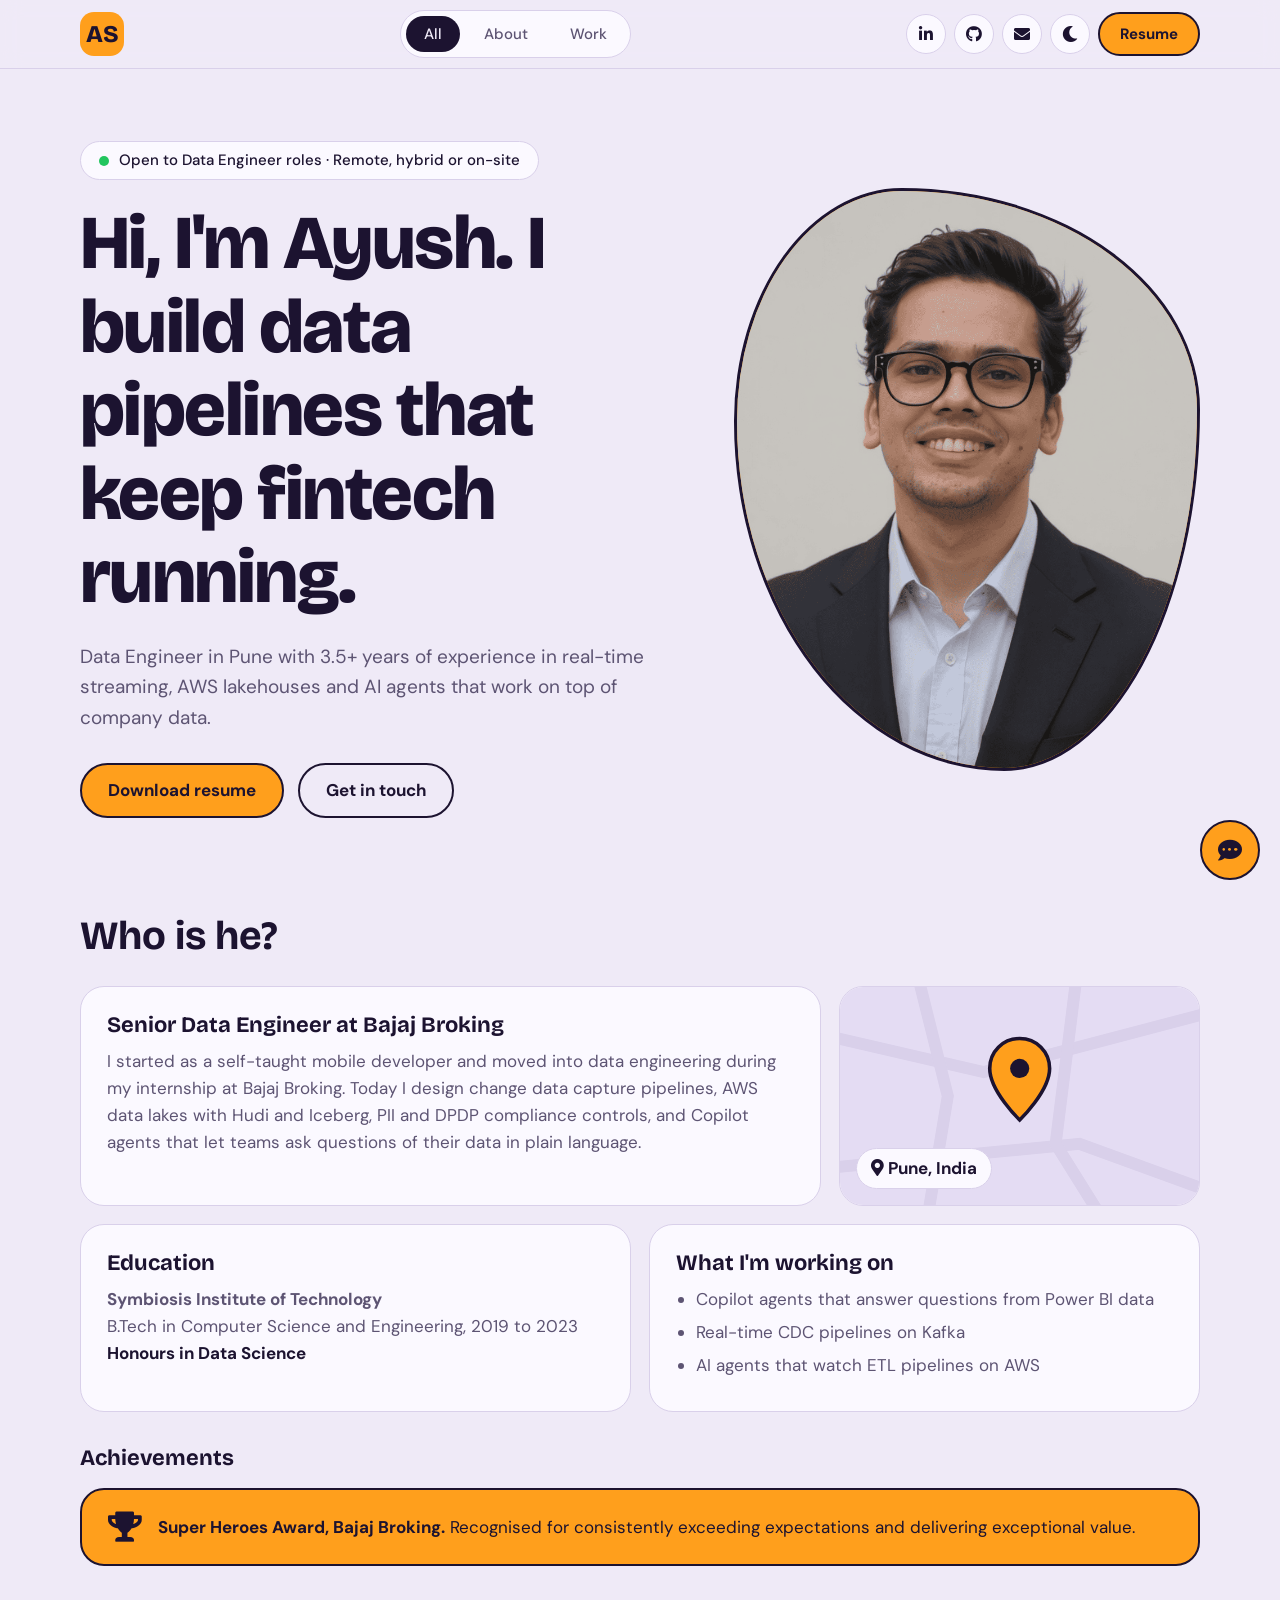
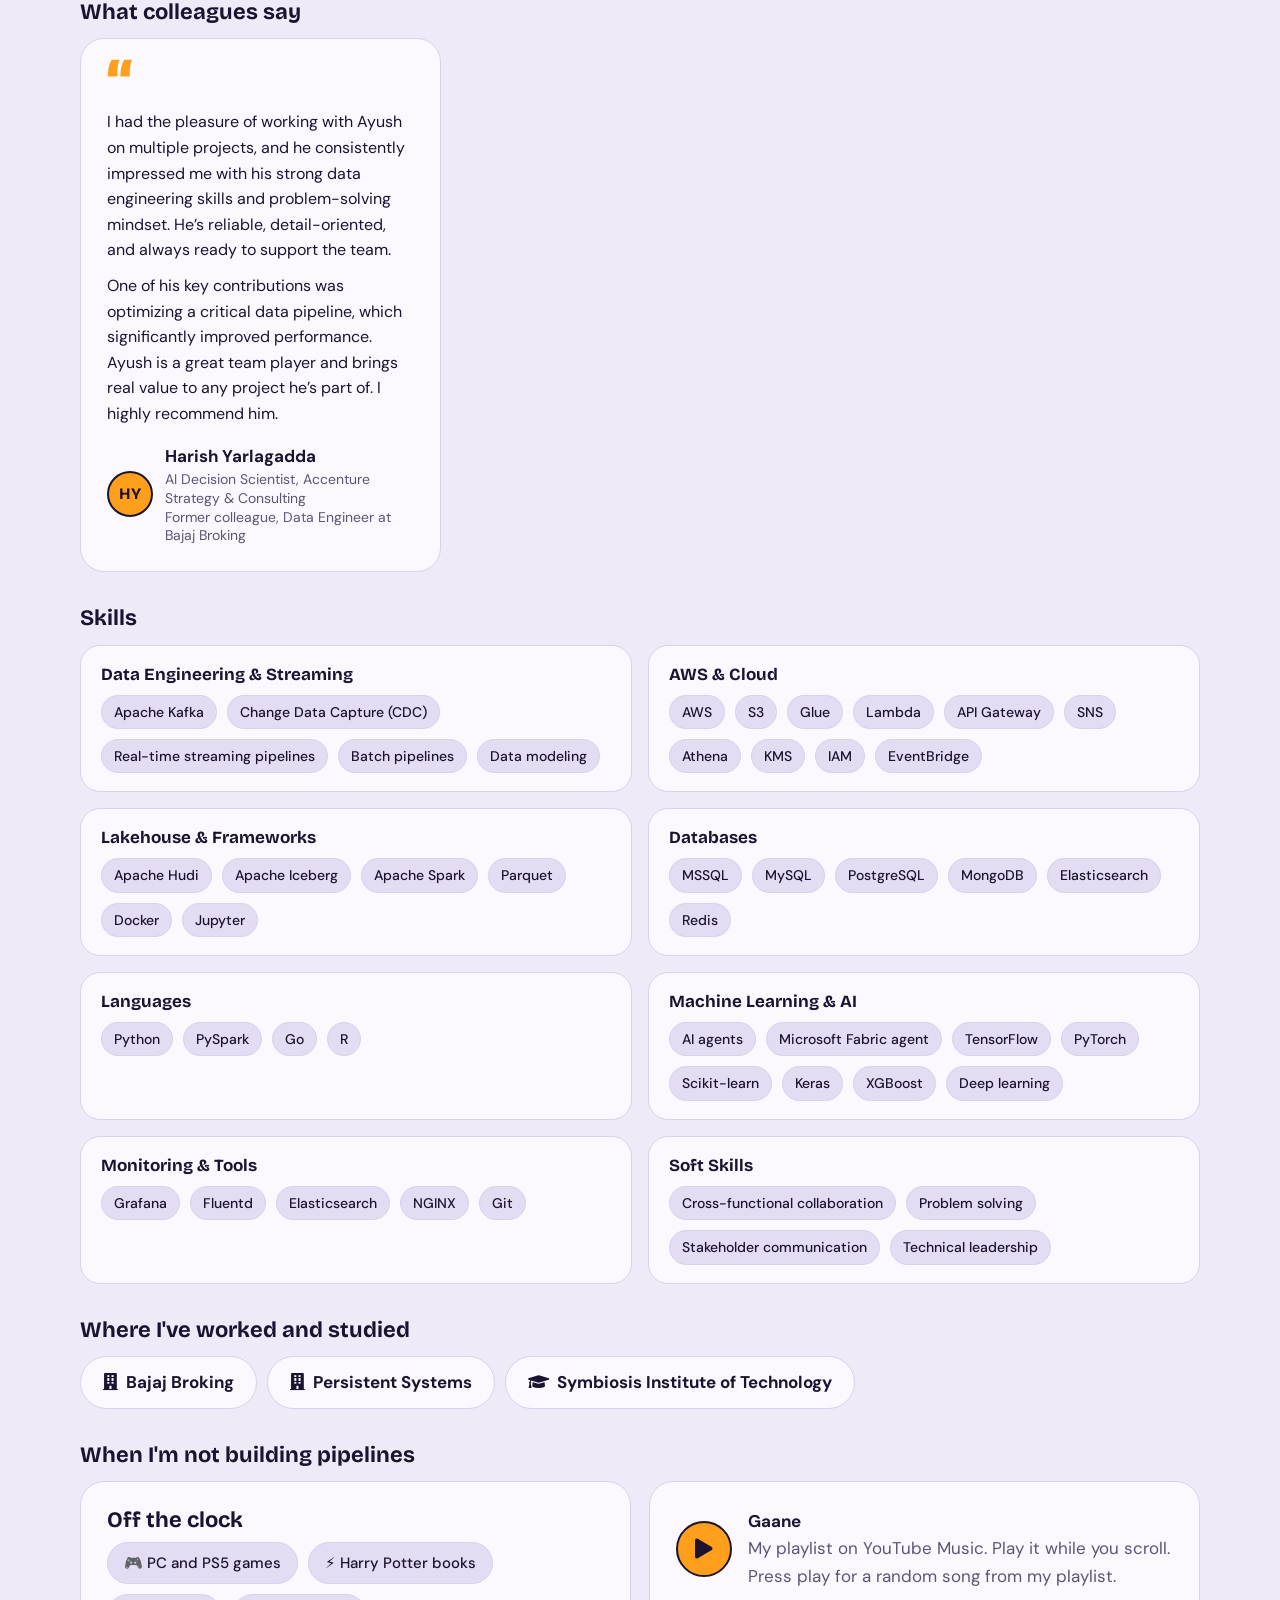
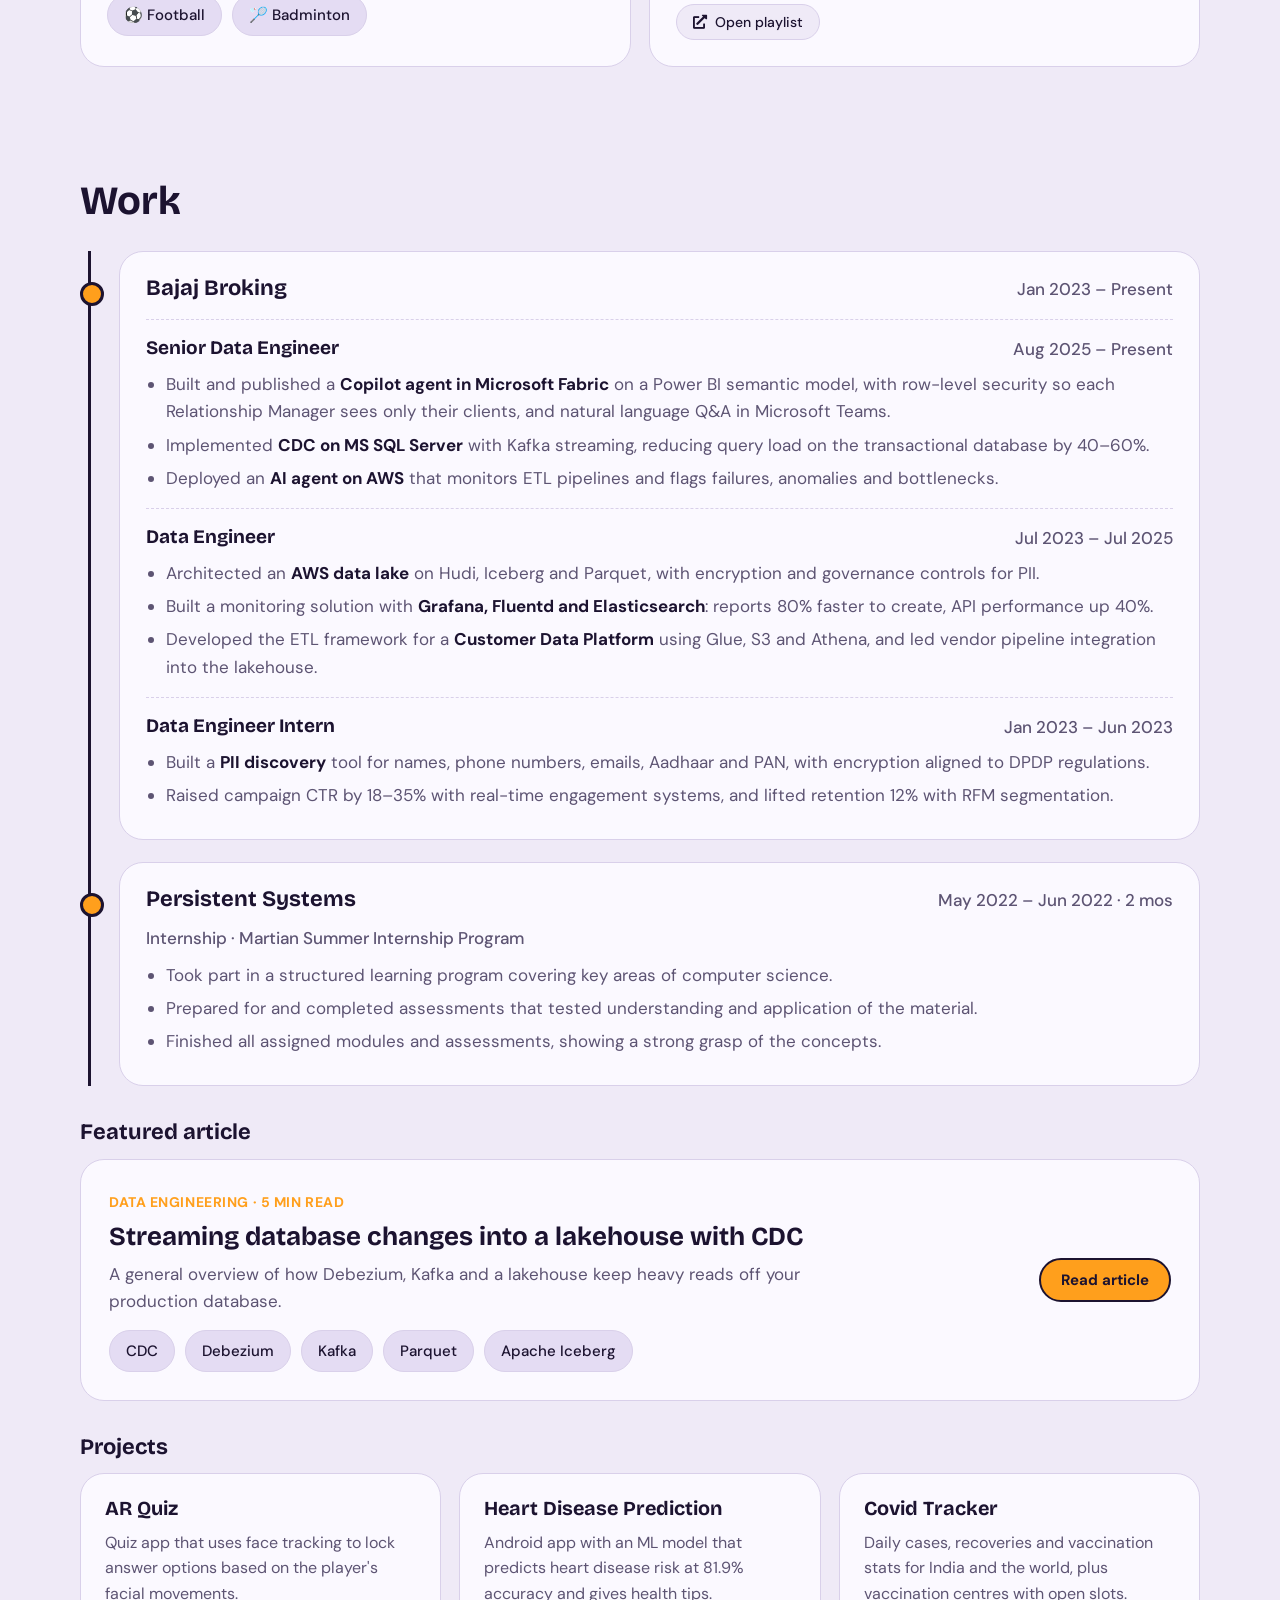
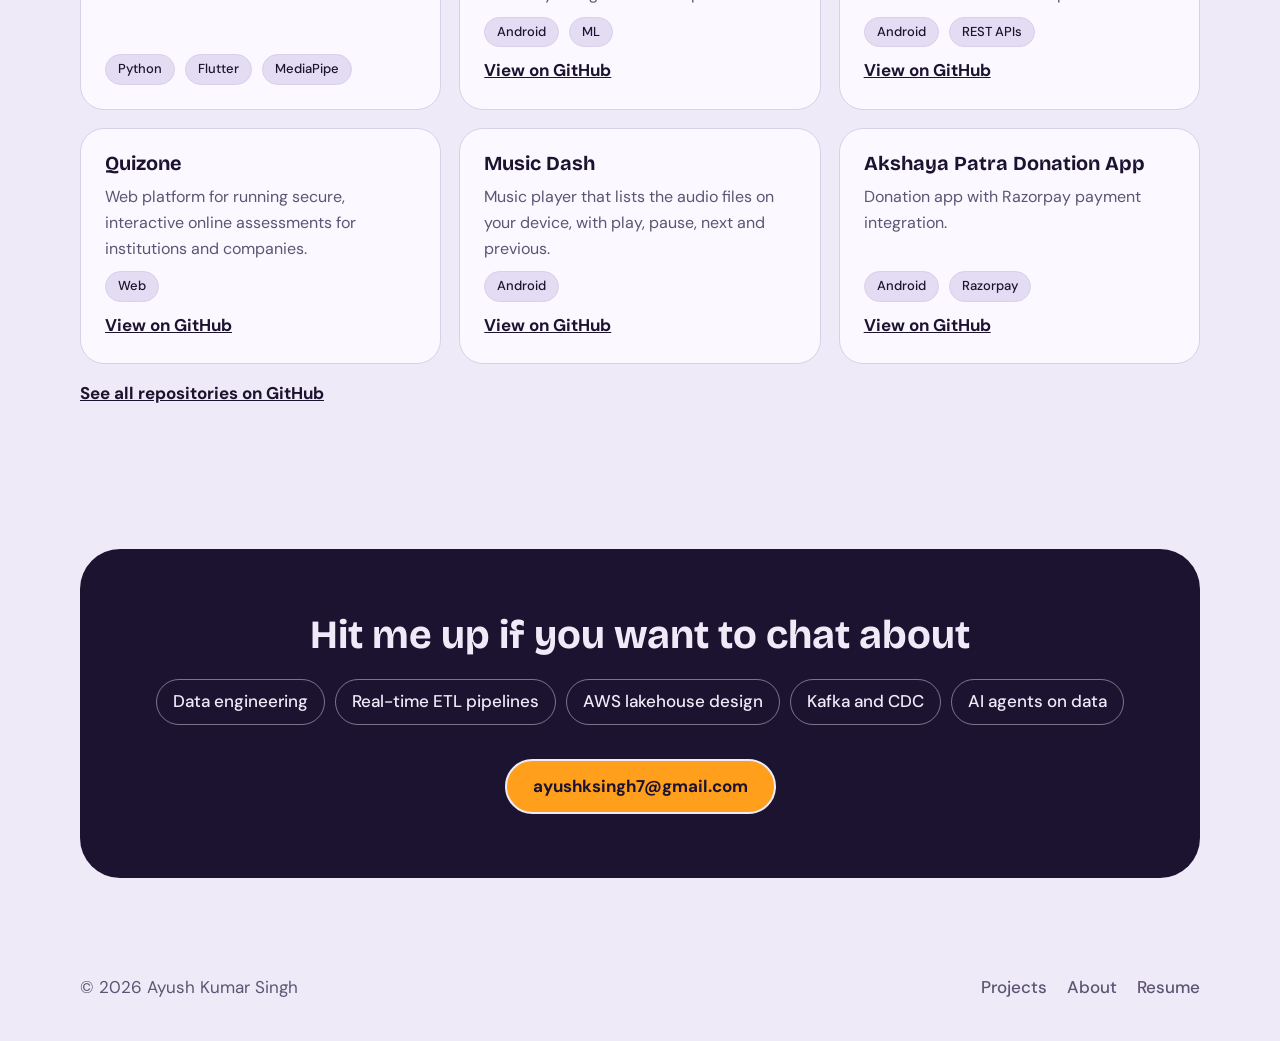
==== commit 1ee83fde: "Add CDC article, YouTube playlist player, testimonial, availability badge and chat updates" ====
--- a/index.html
+++ b/index.html
@@ -3,8 +3,24 @@
 <head>
 <meta charset="UTF-8">
 <meta name="viewport" content="width=device-width, initial-scale=1.0">
+<meta name="referrer" content="strict-origin-when-cross-origin">
 <title>Ayush Kumar Singh — Data Engineer</title>
 <meta name="description" content="Ayush Kumar Singh, a Data Engineer building real-time and batch data platforms for fintech.">
+<link rel="icon" href="data:image/svg+xml,%3Csvg%20xmlns='http://www.w3.org/2000/svg'%20viewBox='0%200%2064%2064'%3E%3Crect%20width='64'%20height='64'%20rx='16'%20fill='%23ff9f1c'/%3E%3Ctext%20x='32'%20y='43'%20font-size='30'%20font-weight='800'%20text-anchor='middle'%20fill='%231c1330'%20font-family='Arial%2Csans-serif'%3EAS%3C/text%3E%3C/svg%3E">
+<meta name="theme-color" content="#ff9f1c">
+<link rel="canonical" href="https://undiscovered-genius.github.io/portfolio/">
+<meta property="og:type" content="website">
+<meta property="og:site_name" content="Ayush Kumar Singh">
+<meta property="og:title" content="Ayush Kumar Singh — Data Engineer">
+<meta property="og:description" content="Ayush Kumar Singh, a Data Engineer building real-time and batch data platforms for fintech.">
+<meta property="og:url" content="https://undiscovered-genius.github.io/portfolio/">
+<meta property="og:image" content="https://undiscovered-genius.github.io/portfolio/images/og-image.png">
+<meta property="og:image:width" content="1200">
+<meta property="og:image:height" content="630">
+<meta name="twitter:card" content="summary_large_image">
+<meta name="twitter:title" content="Ayush Kumar Singh — Data Engineer">
+<meta name="twitter:description" content="Ayush Kumar Singh, a Data Engineer building real-time and batch data platforms for fintech.">
+<meta name="twitter:image" content="https://undiscovered-genius.github.io/portfolio/images/og-image.png">
 <link rel="preconnect" href="https://fonts.googleapis.com">
 <link href="https://fonts.googleapis.com/css2?family=Bricolage+Grotesque:wght@500;700;800&family=DM+Sans:wght@400;500;700&display=swap" rel="stylesheet">
 <link rel="stylesheet" href="https://use.fontawesome.com/releases/v5.8.1/css/all.css" integrity="sha384-50oBUHEmvpQ+1lW4y57PTFmhCaXp0ML5d60M1M7uH2+nqUivzIebhndOJK28anvf" crossorigin="anonymous">
@@ -81,16 +97,49 @@
 .job ul{padding-left:20px;color:var(--muted)}
 .job li{margin-bottom:6px}
 .job li b{color:var(--ink)}
+.hero .status{display:inline-flex;align-items:center;gap:10px;background:var(--card);border:1px solid var(--line);color:var(--ink);font:500 15px/1.4 var(--body);padding:8px 18px;border-radius:20px;margin-bottom:22px}
+.dot{flex:none;width:10px;height:10px;border-radius:50%;background:#22c55e;animation:pulse 2s infinite}
+@keyframes pulse{0%{box-shadow:0 0 0 0 rgba(34,197,94,.6)}70%{box-shadow:0 0 0 10px rgba(34,197,94,0)}100%{box-shadow:0 0 0 0 rgba(34,197,94,0)}}
+.skills{display:grid;grid-template-columns:repeat(2,1fr);gap:16px}
+.skill{background:var(--card);border:1px solid var(--line);border-radius:20px;padding:18px 20px}
+.skill h4{font:700 17px var(--display);margin-bottom:10px}
+.skill .chips li{font-size:14px;padding:5px 12px}
+.life{display:grid;grid-template-columns:1fr 1fr;gap:18px}
+.play{display:flex;flex-direction:column;gap:14px}
+.play-top{display:flex;gap:16px;align-items:center}
+.play-top span{color:var(--muted)}
+.pbtn{flex:none;width:56px;height:56px;border-radius:50%;border:2px solid var(--ink);background:var(--accent);color:var(--accent-ink);font-size:20px;cursor:pointer;display:grid;place-items:center}
+.pbtn:hover{transform:translateY(-2px)}
+.yt-wrap{width:100%;height:204px;border-radius:16px;overflow:hidden;background:#000}
+.yt-wrap iframe{width:100%;height:100%;display:block;border:0}
+.play-actions{display:flex;gap:10px;flex-wrap:wrap}
+.pill{font:500 14px var(--body);display:inline-flex;gap:8px;align-items:center;border:1px solid var(--line);background:var(--bg);color:var(--ink);padding:8px 16px;border-radius:999px;cursor:pointer;text-decoration:none}
+.pill:hover{background:var(--accent);color:var(--accent-ink);border-color:var(--accent)}
 .role{border-top:1px dashed var(--line);margin-top:16px;padding-top:16px}
 .role-head{display:flex;justify-content:space-between;flex-wrap:wrap;gap:4px 16px;margin-bottom:8px}
 .role-head h4{font:700 19px var(--display)}
 .role-head time{color:var(--muted);font-weight:500}
 .role-sub{color:var(--muted);font-weight:500;margin-bottom:10px}
+.feature{display:flex;justify-content:space-between;align-items:center;gap:24px;flex-wrap:wrap;text-decoration:none;color:inherit;background:var(--card);border:1px solid var(--line);border-radius:24px;padding:28px}
+.feature:hover{border-color:var(--ink)}
+.feature h3{font-size:26px;margin:8px 0 10px}
+.feature p{color:var(--muted);max-width:60ch;margin-bottom:14px}
+.feature .tag{color:var(--accent);font-weight:700;font-size:14px;letter-spacing:.04em;text-transform:uppercase}
 .grid{display:grid;grid-template-columns:repeat(3,1fr);gap:18px}
 .proj{display:flex;flex-direction:column;background:var(--card);border:1px solid var(--line);border-radius:24px;padding:24px;gap:10px}
 .proj p{color:var(--muted);flex:1;font-size:16px}
 .proj .chips li{font-size:13px;padding:4px 12px}
 .proj a{font-weight:700}
+.quotes{display:grid;grid-template-columns:repeat(auto-fill,minmax(min(340px,100%),1fr));gap:18px}
+.quote{background:var(--card);border:1px solid var(--line);border-radius:24px;padding:26px;display:flex;flex-direction:column;gap:16px}
+.quote::before{content:"\201C";font:800 64px/0.6 var(--display);color:var(--accent);height:28px}
+.quote blockquote p{color:var(--ink);font-size:16px}
+.quote blockquote p+p{margin-top:10px}
+.who{display:flex;align-items:center;gap:12px;margin-top:auto}
+.who .av{flex:none;width:46px;height:46px;border-radius:50%;background:var(--accent);color:var(--accent-ink);border:2px solid var(--ink);display:grid;place-items:center;font:700 16px var(--display)}
+.who a{font-weight:700;text-decoration:none}
+.who a:hover{text-decoration:underline}
+.who small{display:block;color:var(--muted);line-height:1.35;font-size:14px}
 .award{margin-top:18px;background:var(--accent);color:var(--accent-ink);border:2px solid var(--ink);border-radius:24px;padding:22px 26px;display:flex;gap:16px;align-items:center}
 .award i{font-size:30px}
 
@@ -106,7 +155,7 @@
 
 .chat-fab{position:fixed;right:20px;bottom:20px;z-index:60;width:60px;height:60px;border-radius:50%;border:2px solid var(--ink);background:var(--accent);color:var(--accent-ink);font-size:24px;cursor:pointer;display:grid;place-items:center}
 .chat-fab:hover{transform:translateY(-2px)}
-.chat{position:fixed;right:20px;bottom:92px;z-index:60;width:min(360px,calc(100vw - 40px));height:min(500px,calc(100vh - 120px));background:var(--card);border:2px solid var(--ink);border-radius:24px;display:flex;flex-direction:column;overflow:hidden}
+.chat{position:fixed;right:20px;bottom:92px;z-index:60;width:min(360px,calc(100vw - 40px));height:min(580px,calc(100vh - 120px));background:var(--card);border:2px solid var(--ink);border-radius:24px;display:flex;flex-direction:column;overflow:hidden}
 .chat-top{display:flex;align-items:center;gap:10px;padding:12px 16px;border-bottom:1px solid var(--line);font-weight:700}
 .chat-top img{width:36px;height:36px;border-radius:50%;object-fit:cover;background:var(--accent)}
 .chat-top small{display:block;font-weight:400;color:var(--muted);line-height:1.2}
@@ -116,7 +165,9 @@
 .msg.out{background:#0a84ff;color:#fff;align-self:flex-end;border-bottom-right-radius:6px}
 .msg a{font-weight:700}
 .quick{display:flex;flex-wrap:wrap;gap:6px;padding:0 14px 10px}
-.quick button{font:500 13px var(--body);border:1px solid var(--line);background:var(--bg);color:var(--ink);border-radius:999px;padding:5px 12px;cursor:pointer}
+.quick:empty{display:none}
+.quick button{flex:none;white-space:nowrap;font:500 13px var(--body);border:1px solid var(--line);background:var(--bg);color:var(--ink);border-radius:999px;padding:5px 12px;cursor:pointer}
+.quick button.main{background:var(--accent);color:var(--accent-ink);border-color:var(--accent);font-weight:700}
 .quick button:hover{background:var(--accent);color:var(--accent-ink)}
 .chat-form{display:flex;gap:8px;padding:10px 12px;border-top:1px solid var(--line)}
 .chat-form input{flex:1;min-width:0;font:400 15px var(--body);padding:9px 14px;border-radius:999px;border:1px solid var(--line);background:var(--bg);color:var(--ink)}
@@ -128,13 +179,14 @@
   .b-bio,.b-loc,.b-edu,.b-now{grid-column:span 6}
   .grid{grid-template-columns:1fr 1fr}
   .tools .ico.soc{display:none}
+  .skills,.life{grid-template-columns:1fr}
 }
 @media (max-width:600px){
   .grid{grid-template-columns:1fr}
   .filters button{padding:8px 12px}
   .btn.sm{display:none}
 }
-@media (prefers-reduced-motion:reduce){html{scroll-behavior:auto}.btn:hover{transform:none}}
+@media (prefers-reduced-motion:reduce){html{scroll-behavior:auto}.btn:hover{transform:none}.dot{animation:none}}
 </style>
 </head>
 <body>
@@ -161,6 +213,7 @@
 <section class="hero" id="home">
   <div class="wrap">
     <div>
+      <div class="status"><span class="dot"></span>Open to Data Engineer roles · Remote, hybrid or on-site</div>
       <h1>Hi, I'm Ayush. I build data pipelines that keep fintech running.</h1>
       <p>Data Engineer in Pune with 3.5+ years of experience in real-time streaming, AWS lakehouses and AI agents that work on top of company data.</p>
       <div class="cta">
@@ -207,16 +260,58 @@
     <h3 class="sub">Achievements</h3>
     <div class="award"><i class="fas fa-trophy"></i><div><b>Super Heroes Award, Bajaj Broking.</b> Recognised for consistently exceeding expectations and delivering exceptional value.</div></div>
 
-    <h3 class="sub">Tools I use</h3>
-    <ul class="chips big">
-      <li>Python</li><li>PySpark</li><li>SQL</li><li>Apache Kafka</li><li>AWS</li><li>Apache Hudi</li><li>Apache Iceberg</li><li>Spark</li><li>Grafana</li><li>Elasticsearch</li><li>Docker</li><li>Go</li>
-    </ul>
-    <p style="margin:14px 0 0;color:var(--muted)">Also: Glue, S3, Athena, Lambda, KMS, Fluentd, MSSQL, PostgreSQL, MongoDB, Redis, Power BI, Microsoft Fabric, TensorFlow, PyTorch, Scikit-learn.</p>
+    <h3 class="sub">What colleagues say</h3>
+    <div class="quotes">
+      <figure class="quote">
+        <blockquote>
+          <p>I had the pleasure of working with Ayush on multiple projects, and he consistently impressed me with his strong data engineering skills and problem-solving mindset. He’s reliable, detail-oriented, and always ready to support the team.</p>
+          <p>One of his key contributions was optimizing a critical data pipeline, which significantly improved performance. Ayush is a great team player and brings real value to any project he’s part of. I highly recommend him.</p>
+        </blockquote>
+        <figcaption class="who">
+          <span class="av" aria-hidden="true">HY</span>
+          <div>
+            <a href="https://www.linkedin.com/in/harish-yarlagadda/" target="_blank" rel="noopener">Harish Yarlagadda</a>
+            <small>AI Decision Scientist, Accenture Strategy &amp; Consulting<br>Former colleague, Data Engineer at Bajaj Broking</small>
+          </div>
+        </figcaption>
+      </figure>
+    </div>
+
+    <h3 class="sub">Skills</h3>
+    <div class="skills">
+      <div class="skill"><h4>Data Engineering &amp; Streaming</h4><ul class="chips"><li>Apache Kafka</li><li>Change Data Capture (CDC)</li><li>Real-time streaming pipelines</li><li>Batch pipelines</li><li>Data modeling</li></ul></div>
+      <div class="skill"><h4>AWS &amp; Cloud</h4><ul class="chips"><li>AWS</li><li>S3</li><li>Glue</li><li>Lambda</li><li>API Gateway</li><li>SNS</li><li>Athena</li><li>KMS</li><li>IAM</li><li>EventBridge</li></ul></div>
+      <div class="skill"><h4>Lakehouse &amp; Frameworks</h4><ul class="chips"><li>Apache Hudi</li><li>Apache Iceberg</li><li>Apache Spark</li><li>Parquet</li><li>Docker</li><li>Jupyter</li></ul></div>
+      <div class="skill"><h4>Databases</h4><ul class="chips"><li>MSSQL</li><li>MySQL</li><li>PostgreSQL</li><li>MongoDB</li><li>Elasticsearch</li><li>Redis</li></ul></div>
+      <div class="skill"><h4>Languages</h4><ul class="chips"><li>Python</li><li>PySpark</li><li>Go</li><li>R</li></ul></div>
+      <div class="skill"><h4>Machine Learning &amp; AI</h4><ul class="chips"><li>AI agents</li><li>Microsoft Fabric agent</li><li>TensorFlow</li><li>PyTorch</li><li>Scikit-learn</li><li>Keras</li><li>XGBoost</li><li>Deep learning</li></ul></div>
+      <div class="skill"><h4>Monitoring &amp; Tools</h4><ul class="chips"><li>Grafana</li><li>Fluentd</li><li>Elasticsearch</li><li>NGINX</li><li>Git</li></ul></div>
+      <div class="skill"><h4>Soft Skills</h4><ul class="chips"><li>Cross-functional collaboration</li><li>Problem solving</li><li>Stakeholder communication</li><li>Technical leadership</li></ul></div>
+    </div>
 
     <h3 class="sub">Where I've worked and studied</h3>
     <ul class="chips big">
       <li><i class="fas fa-building"></i>&nbsp; Bajaj Broking</li><li><i class="fas fa-building"></i>&nbsp; Persistent Systems</li><li><i class="fas fa-graduation-cap"></i>&nbsp; Symbiosis Institute of Technology</li>
     </ul>
+
+    <h3 class="sub">When I'm not building pipelines</h3>
+    <div class="life">
+      <div class="box">
+        <h3>Off the clock</h3>
+        <ul class="chips"><li>🎮 PC and PS5 games</li><li>⚡ Harry Potter books</li><li>⚽ Football</li><li>🏸 Badminton</li></ul>
+      </div>
+      <div class="box play">
+        <div class="play-top">
+          <button class="pbtn" id="p-toggle" type="button" aria-label="Play a random song"><i class="fas fa-play"></i></button>
+          <div><b>Gaane</b><br><span id="np" aria-live="polite">My playlist on YouTube Music. Play it while you scroll. Press play for a random song from my playlist.</span></div>
+        </div>
+        <div class="yt-wrap" id="yt-wrap" hidden><div id="yt"></div></div>
+        <div class="play-actions">
+          <button class="pill" id="p-next" type="button" hidden><i class="fas fa-random"></i> Another song</button>
+          <a class="pill" href="https://music.youtube.com/playlist?list=PLw92K5MHyi9FZ7uSeS-VPALfrCvuWwRyI" target="_blank" rel="noopener"><i class="fas fa-external-link-alt"></i> Open playlist</a>
+        </div>
+      </div>
+    </div>
   </div>
 </section>
 
@@ -261,6 +356,17 @@
       </article>
     </div>
 
+    <h3 class="sub">Featured article</h3>
+    <a class="feature" href="articles/cdc-to-lakehouse.html">
+      <div>
+        <span class="tag">Data engineering · 5 min read</span>
+        <h3>Streaming database changes into a lakehouse with CDC</h3>
+        <p>A general overview of how Debezium, Kafka and a lakehouse keep heavy reads off your production database.</p>
+        <ul class="chips"><li>CDC</li><li>Debezium</li><li>Kafka</li><li>Parquet</li><li>Apache Iceberg</li></ul>
+      </div>
+      <span class="btn sm">Read article</span>
+    </a>
+
     <h3 class="sub">Projects</h3>
     <div class="grid">
       <article class="proj"><h3>AR Quiz</h3><p>Quiz app that uses face tracking to lock answer options based on the player's facial movements.</p><ul class="chips"><li>Python</li><li>Flutter</li><li>MediaPipe</li></ul></article>
@@ -288,6 +394,7 @@
 <div class="wrap">
   <footer class="foot">
     <span>© <span id="yr">2026</span> Ayush Kumar Singh</span>
+    <img src="https://hits.sh/undiscovered-genius.github.io/portfolio.svg?label=Visitors&color=ff9f1c&labelColor=1c1330" alt="Visitor count" height="24" loading="lazy" onerror="this.remove()">
     <nav><a href="#work">Projects</a><a href="#about">About</a><a href="data/Ayush_Kumar_Singh_-_DE.pdf" target="_blank" rel="noopener">Resume</a></nav>
   </footer>
 </div>
@@ -330,20 +437,29 @@
 
 // Chat assistant (scripted, no server needed)
 const MAIL='mailto:ayushksingh7@gmail.com', PDF='data/Ayush_Kumar_Singh_-_DE.pdf';
-const MENU=['Experience','Skills','Projects','Resume','Contact'];
+const MENU=['Availability','Experience','Skills','Projects','Article','Testimonial','Hobbies','Music','Resume','Contact'];
 const replies=[
- [/resume|cv/,{t:"Here's Ayush's resume.",a:[PDF,'Open PDF']}],
- [/hire|contact|email|reach|mail|talk/,{t:"The best way to reach Ayush is email.",a:[MAIL,'ayushksingh7@gmail.com']}],
- [/project|built|github|app/,{t:"Ayush has built an AR quiz app, a heart disease predictor, a Covid tracker, Quizone and more. All of it is on GitHub.",a:['https://github.com/undiscovered-genius','View GitHub']}],
- [/skill|tool|tech|stack|language|python|aws|kafka/,{t:"Python, PySpark, SQL, Kafka and CDC, AWS (Glue, S3, Athena), Hudi, Iceberg, Spark, Grafana, Elasticsearch and Docker."}],
- [/experience|work|job|career|bajaj|intern|role|persistent|senior/,{t:"Ayush joined Bajaj Broking in Jan 2023 as a Data Engineer Intern, became a Data Engineer in Jul 2023 and a Senior Data Engineer in Aug 2025. In summer 2022 he did an internship at Persistent Systems."}],
+ [/resume|\bcv\b/,{t:"Here's Ayush's resume.",a:[PDF,'Open PDF']}],
+ [/article|blog|cdc|debezium|wrote|writing/,{t:"Ayush wrote a short general article on streaming database changes into a lakehouse with CDC.",a:['articles/cdc-to-lakehouse.html','Read article']}],
+ [/open to|available|availab|remote|hybrid|on-?site|office|relocat|notice|opportunit|looking for|hiring/,{t:"Ayush is open to Data Engineer roles: remote, hybrid or on-site. For details like notice period or relocation, email him directly.",a:[MAIL,'ayushksingh7@gmail.com']}],
+ [/linkedin/,{t:"Here's Ayush on LinkedIn.",a:['https://www.linkedin.com/in/-ayush-kumar-singh/','Open LinkedIn']}],
+ [/hire|contact|email|reach|mail|talk|connect/,{t:"The best way to reach Ayush is email.",a:[MAIL,'ayushksingh7@gmail.com']}],
+ [/testimonial|recommend|colleague|reference|feedback|say about|says about/,{t:"A former colleague, Harish Yarlagadda (AI Decision Scientist at Accenture Strategy & Consulting), recommends Ayush for his strong data engineering skills, reliability and problem solving. The full note is in the About section."}],
+ [/music|song|playlist|gaane|listen/,{t:"Ayush's playlist, Gaane, is in the About section. Press play there for a random song."}],
+ [/hobb|free time|outside work|\bfun\b|\bgam(e|es|ing|er)\b|ps5|harry|potter|reading|books?|football|badminton|sports?|\bplay/,{t:"Outside work, Ayush plays PC and PS5 games, reads Harry Potter books, and plays football and badminton."}],
+ [/working on|currently|right now|these days|learning/,{t:"Right now he's working on Copilot agents in Microsoft Fabric that answer questions from Power BI data, real-time CDC pipelines on Kafka, and AI agents that monitor ETL pipelines on AWS."}],
+ [/project|github|\bapps?\b|built/,{t:"Ayush has built an AR quiz app, a heart disease predictor, a Covid tracker, Quizone and more. All of it is on GitHub.",a:['https://github.com/undiscovered-genius','View GitHub']}],
+ [/skill|tool|tech|stack|language|python|aws|cloud|kafka|spark|database|sql/,{t:"Streaming: Kafka and CDC. Cloud: AWS (S3, Glue, Lambda, Athena). Lakehouse: Hudi, Iceberg, Spark, Parquet. Databases: MSSQL, MySQL, PostgreSQL, MongoDB, Elasticsearch, Redis. Languages: Python, PySpark, Go, R. AI: agents, TensorFlow, PyTorch. Monitoring: Grafana, Fluentd. The full list is in the Skills section."}],
+ [/experience|work|job|career|bajaj|intern|role|persistent|martian|senior/,{t:"Ayush joined Bajaj Broking in Jan 2023 as a Data Engineer Intern, became a Data Engineer in Jul 2023 and a Senior Data Engineer in Aug 2025. In summer 2022 he did an internship at Persistent Systems through the Martian Summer Internship Program."}],
  [/\bai\b|agent|copilot|fabric/,{t:"He built a Copilot agent in Microsoft Fabric that answers questions from Power BI data with row-level security, and an AI agent on AWS that monitors ETL pipelines."}],
- [/education|college|study|degree|university/,{t:"B.Tech in Computer Science and Engineering with Honours in Data Science from Symbiosis Institute of Technology, 2019 to 2023."}],
- [/award|achievement|recogni/,{t:"Ayush received the Super Heroes Award at Bajaj Broking for consistently exceeding expectations."}],
- [/where|location|live|pune|city/,{t:"Ayush is based in Pune, India."}],
- [/\b(hi|hii|hello|hey)\b/,{t:"Hii! You can ask me about Ayush's work, skills or projects."}]
+ [/education|college|study|degree|university|honours|honors/,{t:"B.Tech in Computer Science and Engineering from Symbiosis Institute of Technology, 2019 to 2023, with Honours in Data Science."}],
+ [/award|achievement|recogni|super hero/,{t:"Ayush received the Super Heroes Award at Bajaj Broking for consistently exceeding expectations."}],
+ [/where|location|live|pune|city|based/,{t:"Ayush is based in Pune, India, and open to remote, hybrid or on-site roles."}],
+ [/thank|thanks|bye|awesome|great|cool/,{t:"You're welcome{name}! Ask me anything else about Ayush, or email him if you'd like to talk."}],
+ [/who is|who's|who are|tell me about|introduce|about ayush|about him|yourself/,{t:"Ayush is a Senior Data Engineer at Bajaj Broking in Pune. He builds real-time and batch data platforms, AWS lakehouses and AI agents for fintech."}],
+ [/\b(hi|hii|hello|hey)\b/,{t:"Hii{name}! You can ask me about Ayush's work, skills, projects, his article or what he does outside work."}]
 ];
-const fallback={t:"I'm a small scripted assistant and didn't catch that. Try a button below, or email Ayush directly.",a:[MAIL,'Email Ayush']};
+const fallback={t:"Sorry{name}, I'm a small scripted assistant and didn't catch that. Try a button below, or email Ayush directly.",a:[MAIL,'Email Ayush']};
 const chatEl=document.getElementById('chat'), fab=document.getElementById('chat-fab'), log=document.getElementById('chat-log'),
       cform=document.getElementById('chat-form'), cinput=document.getElementById('chat-input'), quick=document.getElementById('quick');
 let step=0, visitor='';
@@ -356,7 +472,7 @@
 function say(text,link){ setTimeout(()=>add(text,'in',link),450); }
 function setQuick(labels){
   quick.replaceChildren();
-  labels.forEach(l=>{ const b=document.createElement('button'); b.type='button'; b.textContent=l; b.onclick=()=>send(l); quick.append(b); });
+  labels.forEach(l=>{ const b=document.createElement('button'); b.type='button'; b.textContent=l; if(l==='Availability') b.className='main'; b.onclick=()=>send(l); quick.append(b); });
 }
 function cleanName(t){
   const w=t.replace(/^(hi|hii|hello|hey)[,!\s]*/i,'').replace(/^(my name is|i am|i'm|im|it's|its|this is|call me)\s+/i,'')
@@ -368,12 +484,12 @@
   if(step===0){ step=1; setQuick([]); say("What's your name?"); return; }
   if(step===1){
     visitor=cleanName(text); step=2;
-    say('Nice to have you here'+(visitor?', '+visitor:'')+"! Enjoy the portfolio! You can ask me about Ayush's work, skills or projects.");
+    say('Nice to have you here'+(visitor?', '+visitor:'')+"! Enjoy the portfolio! You can ask me about Ayush's work, skills, projects, his article or what he does outside work.");
     setTimeout(()=>setQuick(MENU),450);
     return;
   }
   const hit=replies.find(r=>r[0].test(text.toLowerCase())); const r=hit?hit[1]:fallback;
-  say(r.t,r.a);
+  say(r.t.replace('{name}',visitor?', '+visitor:''),r.a);
 }
 function toggleChat(open){
   chatEl.hidden=!open; fab.setAttribute('aria-expanded',open);
@@ -386,6 +502,63 @@
 fab.addEventListener('click',()=>toggleChat(chatEl.hidden));
 document.addEventListener('keydown',e=>{ if(e.key==='Escape'&&!chatEl.hidden) toggleChat(false); });
 cform.addEventListener('submit',e=>{ e.preventDefault(); const q=cinput.value.trim(); if(q){ cinput.value=''; send(q); } });
+
+// Random song from my YouTube playlist (loads the YouTube player only after the first click)
+const PLAYLIST_ID='PLw92K5MHyi9FZ7uSeS-VPALfrCvuWwRyI';
+const pToggle=document.getElementById('p-toggle'), pNext=document.getElementById('p-next'),
+      np=document.getElementById('np'), ytWrap=document.getElementById('yt-wrap');
+let yt=null, ytReady=false, ytLoading=false, wantPlay=false, tries=0, errs=0, last=-1, shuffled=false, title='';
+const setBtn=(icon,label)=>{ pToggle.innerHTML='<i class="fas fa-'+icon+'"></i>'; pToggle.setAttribute('aria-label',label); };
+
+function fail(){
+  np.textContent = location.protocol==='file:'
+    ? "The player needs the page to be opened from a web address, not as a local file. Use Open playlist for now."
+    : "Couldn't play the playlist here. Use Open playlist instead.";
+  setBtn('play','Play a random song'); ytWrap.hidden=true; ytLoading=false; ytReady=false; yt=null;
+}
+function loadYT(){
+  if(ytLoading) return; ytLoading=true;
+  np.textContent='Loading…'; ytWrap.hidden=false;
+  window.onYouTubeIframeAPIReady=()=>{
+    yt=new YT.Player('yt',{
+      height:'204', width:'100%',
+      playerVars:Object.assign({listType:'playlist', list:PLAYLIST_ID, playsinline:1, rel:0}, location.protocol.startsWith('http')?{origin:location.origin}:{}),
+      events:{ onReady:()=>{ ytReady=true; if(wantPlay) pickRandom(); }, onStateChange:onState, onError:onErr }
+    });
+  };
+  const tag=document.createElement('script'); tag.src='https://www.youtube.com/iframe_api'; tag.onerror=fail; document.head.appendChild(tag);
+}
+function pickRandom(){
+  const ids=yt.getPlaylist();
+  if(!ids||!ids.length){ if(++tries<15) return setTimeout(pickRandom,400); return fail(); }
+  let i; do{ i=Math.floor(Math.random()*ids.length); }while(ids.length>1&&i===last);
+  last=i; yt.playVideoAt(i);
+  setTimeout(()=>{ const st=yt&&yt.getPlayerState&&yt.getPlayerState(); if(st===-1||st===5) np.textContent='Tap the play button to start.'; },3000);
+}
+function onState(e){
+  const S=YT.PlayerState;
+  if(e.data===S.PLAYING){
+    title=(yt.getVideoData().title)||'';
+    np.textContent='Now playing: '+title; setBtn('pause','Pause'); pNext.hidden=false; errs=0;
+    if(!shuffled){ shuffled=true; yt.setShuffle(true); }   // later songs are random too
+  } else if(e.data===S.PAUSED){
+    np.textContent='Paused: '+title; setBtn('play','Resume');
+  }
+}
+function onErr(e){
+  if(e&&e.data===153){ fail(); return; }   // player configuration error: trying other songs won't help
+  // most often: this song's owner doesn't allow embedding. Try another one.
+  if(++errs<=3){ np.textContent="That song can't play here, trying another…"; return pickRandom(); }
+  fail();
+}
+pToggle.addEventListener('click',()=>{
+  if(!yt||!ytReady){ wantPlay=true; loadYT(); return; }
+  const st=yt.getPlayerState();
+  if(st===YT.PlayerState.PLAYING) yt.pauseVideo();
+  else if(st===YT.PlayerState.PAUSED) yt.playVideo();
+  else pickRandom();
+});
+pNext.addEventListener('click',()=>{ errs=0; pickRandom(); });
 </script>
 </body>
 </html>
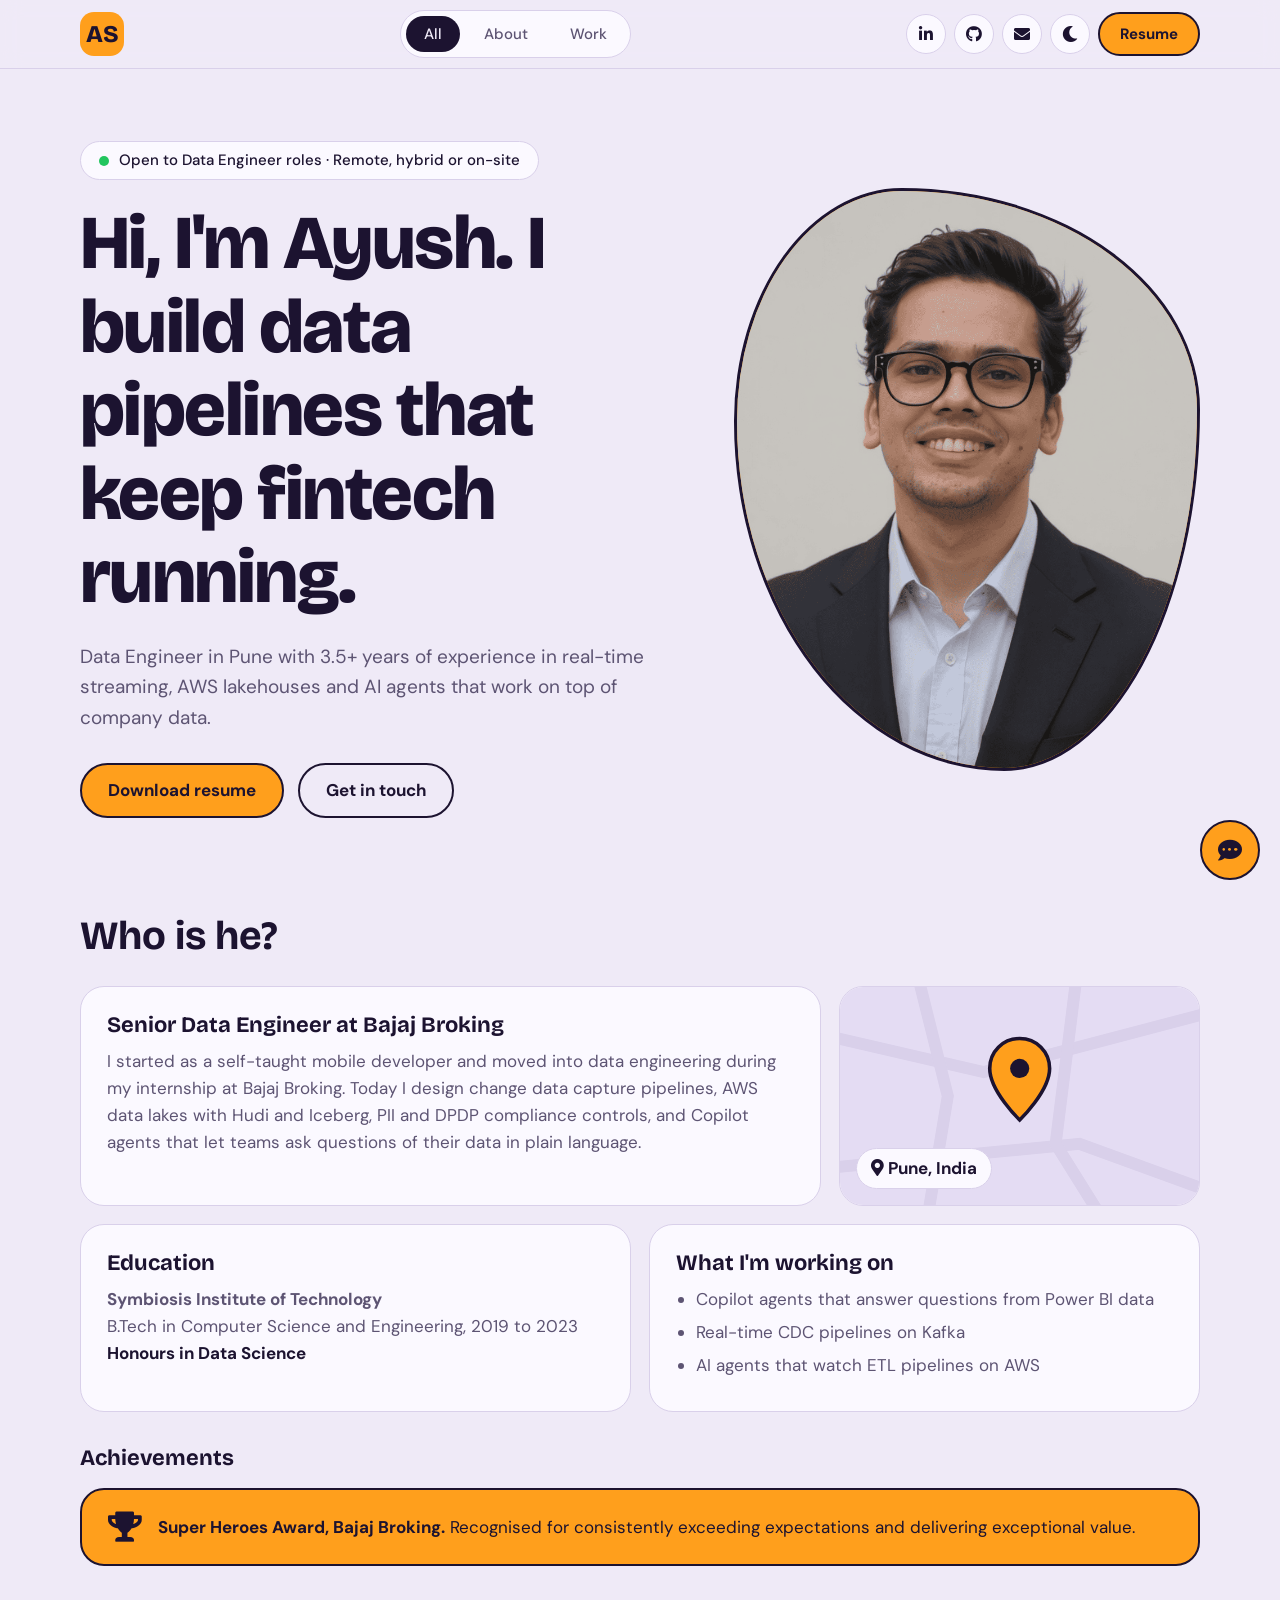
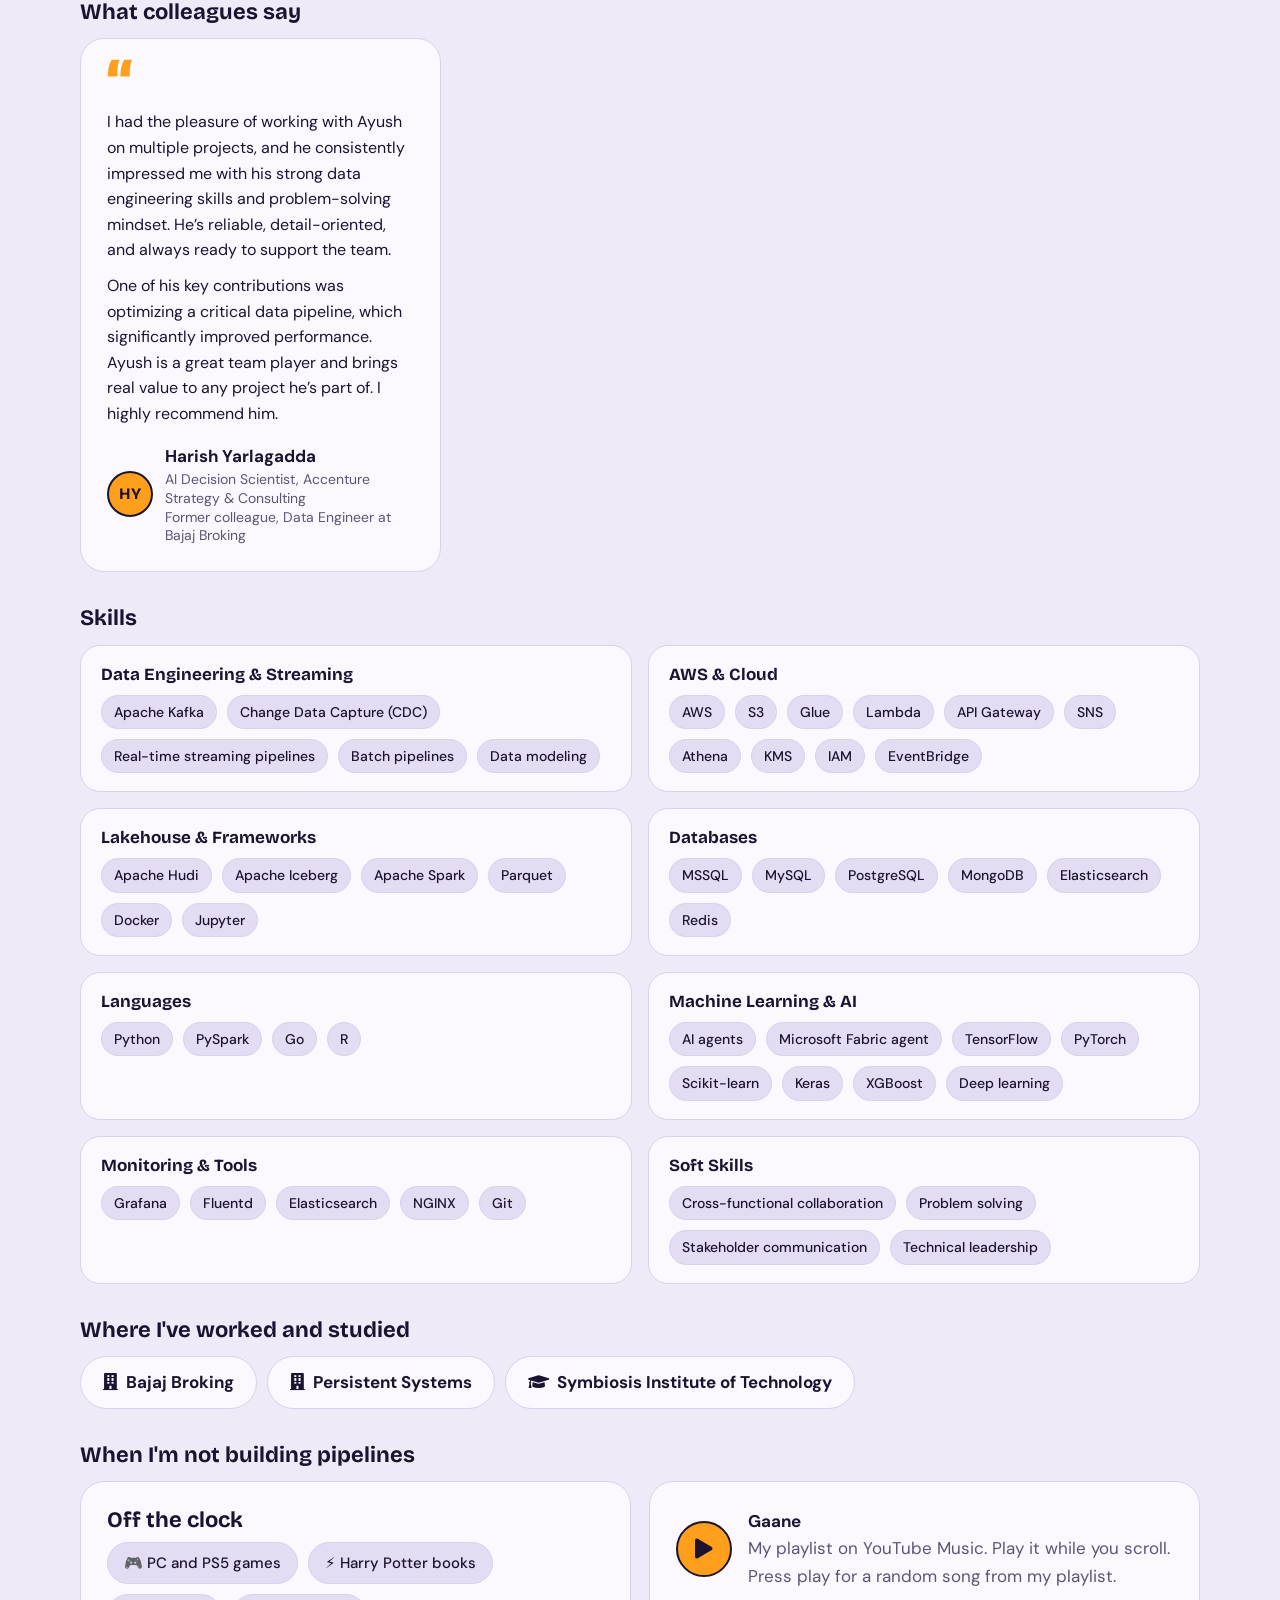
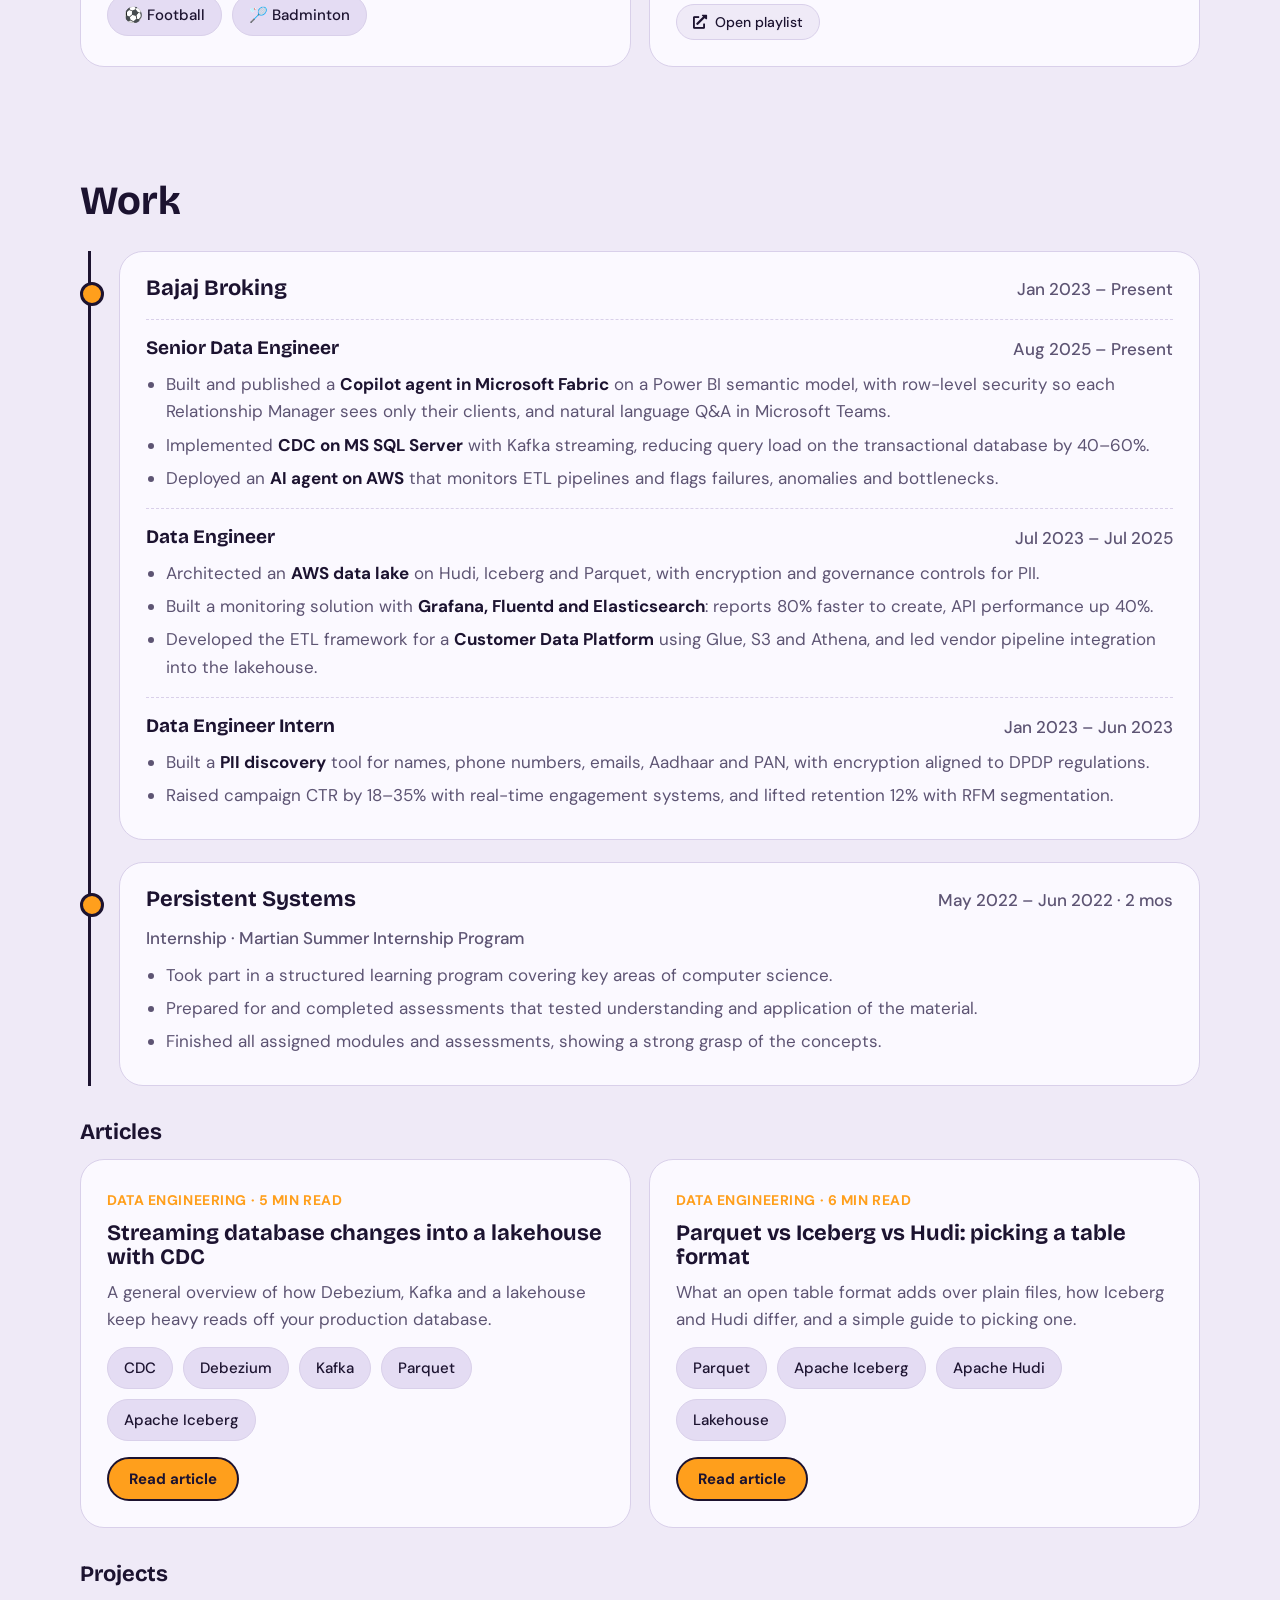
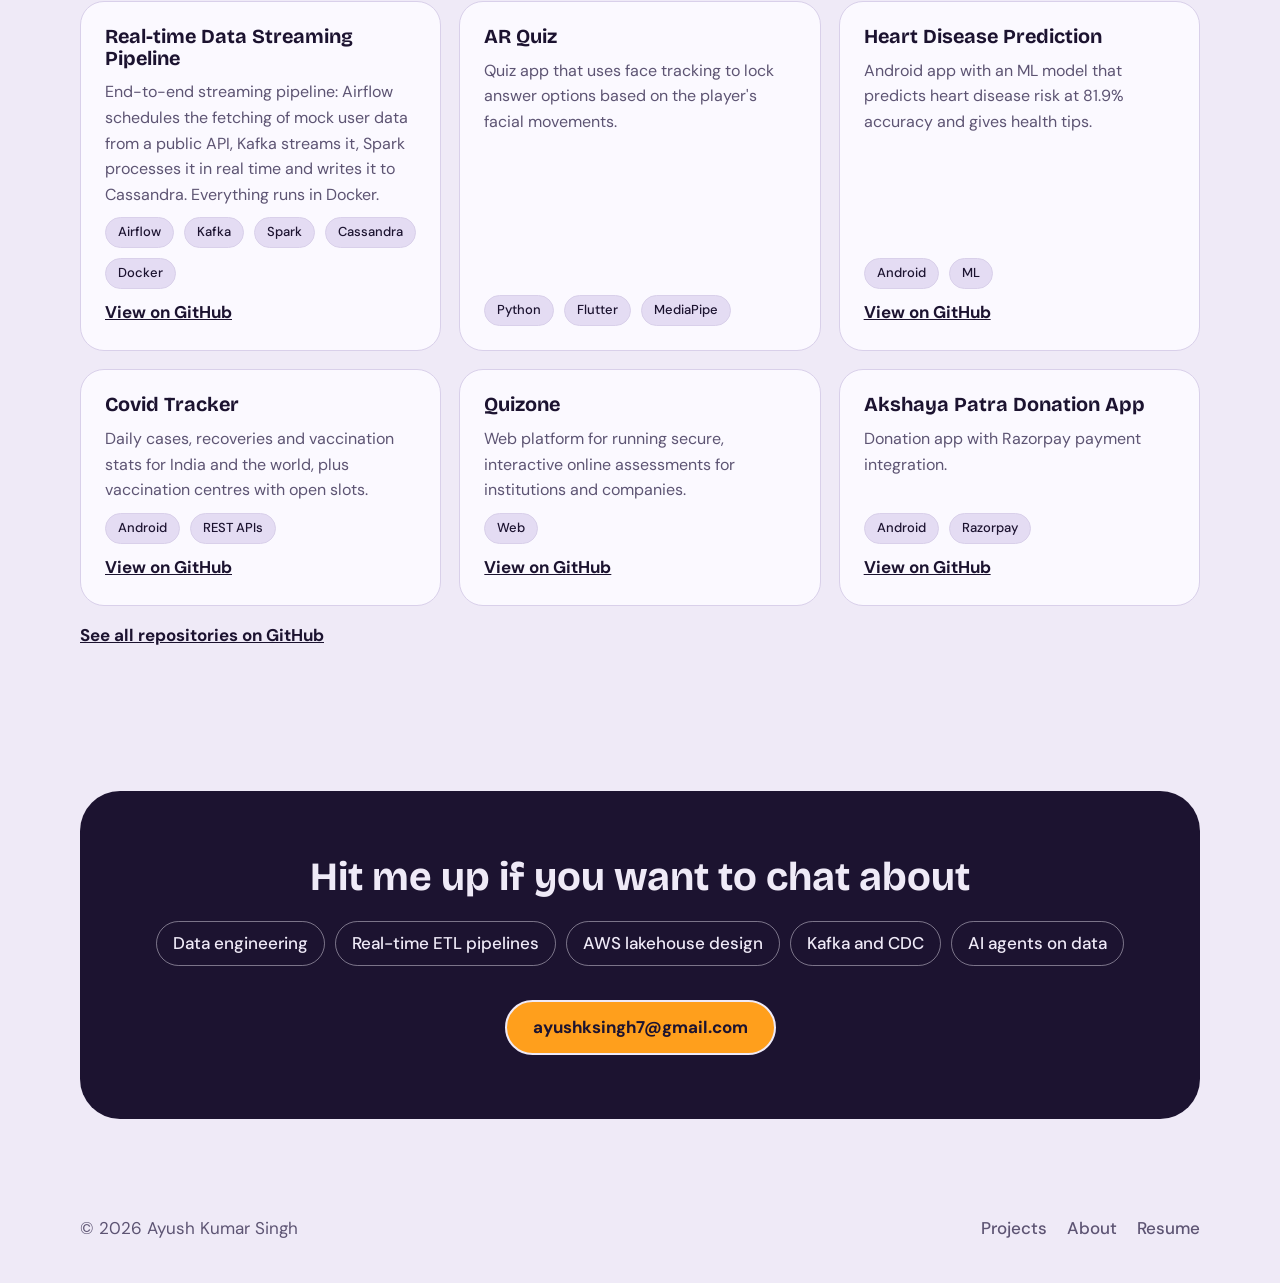
==== commit 234d54cf: "Changes in project and article section" ====
--- a/index.html
+++ b/index.html
@@ -120,11 +120,13 @@
 .role-head h4{font:700 19px var(--display)}
 .role-head time{color:var(--muted);font-weight:500}
 .role-sub{color:var(--muted);font-weight:500;margin-bottom:10px}
-.feature{display:flex;justify-content:space-between;align-items:center;gap:24px;flex-wrap:wrap;text-decoration:none;color:inherit;background:var(--card);border:1px solid var(--line);border-radius:24px;padding:28px}
+.articles-grid{display:grid;grid-template-columns:1fr 1fr;gap:18px}
+.feature{display:flex;flex-direction:column;justify-content:space-between;gap:16px;text-decoration:none;color:inherit;background:var(--card);border:1px solid var(--line);border-radius:24px;padding:26px}
 .feature:hover{border-color:var(--ink)}
-.feature h3{font-size:26px;margin:8px 0 10px}
-.feature p{color:var(--muted);max-width:60ch;margin-bottom:14px}
+.feature h3{font-size:22px;margin:8px 0 10px}
+.feature p{color:var(--muted);margin-bottom:14px}
 .feature .tag{color:var(--accent);font-weight:700;font-size:14px;letter-spacing:.04em;text-transform:uppercase}
+.feature .btn{align-self:flex-start}
 .grid{display:grid;grid-template-columns:repeat(3,1fr);gap:18px}
 .proj{display:flex;flex-direction:column;background:var(--card);border:1px solid var(--line);border-radius:24px;padding:24px;gap:10px}
 .proj p{color:var(--muted);flex:1;font-size:16px}
@@ -178,6 +180,7 @@
   .photo{max-width:320px}
   .b-bio,.b-loc,.b-edu,.b-now{grid-column:span 6}
   .grid{grid-template-columns:1fr 1fr}
+  .articles-grid{grid-template-columns:1fr}
   .tools .ico.soc{display:none}
   .skills,.life{grid-template-columns:1fr}
 }
@@ -356,8 +359,9 @@
       </article>
     </div>
 
-    <h3 class="sub">Featured article</h3>
-    <a class="feature" href="articles/cdc-to-lakehouse.html">
+    <h3 class="sub">Articles</h3>
+    <div class="articles-grid">
+    <a class="feature" href="articles/cdc-to-lakehouse.html" target="_blank" rel="noopener">
       <div>
         <span class="tag">Data engineering · 5 min read</span>
         <h3>Streaming database changes into a lakehouse with CDC</h3>
@@ -366,14 +370,24 @@
       </div>
       <span class="btn sm">Read article</span>
     </a>
+    <a class="feature" href="articles/table-formats.html" target="_blank" rel="noopener">
+      <div>
+        <span class="tag">Data engineering &middot; 6 min read</span>
+        <h3>Parquet vs Iceberg vs Hudi: picking a table format</h3>
+        <p>What an open table format adds over plain files, how Iceberg and Hudi differ, and a simple guide to picking one.</p>
+        <ul class="chips"><li>Parquet</li><li>Apache Iceberg</li><li>Apache Hudi</li><li>Lakehouse</li></ul>
+      </div>
+      <span class="btn sm">Read article</span>
+    </a>
+    </div>
 
     <h3 class="sub">Projects</h3>
     <div class="grid">
+      <article class="proj"><h3>Real-time Data Streaming Pipeline</h3><p>End-to-end streaming pipeline: Airflow schedules the fetching of mock user data from a public API, Kafka streams it, Spark processes it in real time and writes it to Cassandra. Everything runs in Docker.</p><ul class="chips"><li>Airflow</li><li>Kafka</li><li>Spark</li><li>Cassandra</li><li>Docker</li></ul><a href="https://github.com/undiscovered-genius/Realtime_Data_Streaming_Project1" target="_blank" rel="noopener">View on GitHub</a></article>
       <article class="proj"><h3>AR Quiz</h3><p>Quiz app that uses face tracking to lock answer options based on the player's facial movements.</p><ul class="chips"><li>Python</li><li>Flutter</li><li>MediaPipe</li></ul></article>
       <article class="proj"><h3>Heart Disease Prediction</h3><p>Android app with an ML model that predicts heart disease risk at 81.9% accuracy and gives health tips.</p><ul class="chips"><li>Android</li><li>ML</li></ul><a href="https://github.com/undiscovered-genius/Heart-Disease-Prediction-App" target="_blank" rel="noopener">View on GitHub</a></article>
       <article class="proj"><h3>Covid Tracker</h3><p>Daily cases, recoveries and vaccination stats for India and the world, plus vaccination centres with open slots.</p><ul class="chips"><li>Android</li><li>REST APIs</li></ul><a href="https://github.com/undiscovered-genius/Covid-Tracker" target="_blank" rel="noopener">View on GitHub</a></article>
       <article class="proj"><h3>Quizone</h3><p>Web platform for running secure, interactive online assessments for institutions and companies.</p><ul class="chips"><li>Web</li></ul><a href="https://github.com/undiscovered-genius/Quizone-Web-App" target="_blank" rel="noopener">View on GitHub</a></article>
-      <article class="proj"><h3>Music Dash</h3><p>Music player that lists the audio files on your device, with play, pause, next and previous.</p><ul class="chips"><li>Android</li></ul><a href="https://github.com/undiscovered-genius/Music-Dash" target="_blank" rel="noopener">View on GitHub</a></article>
       <article class="proj"><h3>Akshaya Patra Donation App</h3><p>Donation app with Razorpay payment integration.</p><ul class="chips"><li>Android</li><li>Razorpay</li></ul><a href="https://github.com/undiscovered-genius/Akshaya-Patra-Donation-App" target="_blank" rel="noopener">View on GitHub</a></article>
     </div>
     <p style="margin-top:16px"><a href="https://github.com/undiscovered-genius" target="_blank" rel="noopener"><b>See all repositories on GitHub</b></a></p>
@@ -440,7 +454,7 @@
 const MENU=['Availability','Experience','Skills','Projects','Article','Testimonial','Hobbies','Music','Resume','Contact'];
 const replies=[
  [/resume|\bcv\b/,{t:"Here's Ayush's resume.",a:[PDF,'Open PDF']}],
- [/article|blog|cdc|debezium|wrote|writing/,{t:"Ayush wrote a short general article on streaming database changes into a lakehouse with CDC.",a:['articles/cdc-to-lakehouse.html','Read article']}],
+ [/article|blog|cdc|debezium|wrote|writing|iceberg|hudi|table format/,{t:"Ayush wrote two short articles: one on streaming database changes into a lakehouse with CDC, and one comparing Parquet, Iceberg and Hudi table formats.",a:['articles/cdc-to-lakehouse.html','Read article']}],
  [/open to|available|availab|remote|hybrid|on-?site|office|relocat|notice|opportunit|looking for|hiring/,{t:"Ayush is open to Data Engineer roles: remote, hybrid or on-site. For details like notice period or relocation, email him directly.",a:[MAIL,'ayushksingh7@gmail.com']}],
  [/linkedin/,{t:"Here's Ayush on LinkedIn.",a:['https://www.linkedin.com/in/-ayush-kumar-singh/','Open LinkedIn']}],
  [/hire|contact|email|reach|mail|talk|connect/,{t:"The best way to reach Ayush is email.",a:[MAIL,'ayushksingh7@gmail.com']}],
@@ -448,7 +462,7 @@
  [/music|song|playlist|gaane|listen/,{t:"Ayush's playlist, Gaane, is in the About section. Press play there for a random song."}],
  [/hobb|free time|outside work|\bfun\b|\bgam(e|es|ing|er)\b|ps5|harry|potter|reading|books?|football|badminton|sports?|\bplay/,{t:"Outside work, Ayush plays PC and PS5 games, reads Harry Potter books, and plays football and badminton."}],
  [/working on|currently|right now|these days|learning/,{t:"Right now he's working on Copilot agents in Microsoft Fabric that answer questions from Power BI data, real-time CDC pipelines on Kafka, and AI agents that monitor ETL pipelines on AWS."}],
- [/project|github|\bapps?\b|built/,{t:"Ayush has built an AR quiz app, a heart disease predictor, a Covid tracker, Quizone and more. All of it is on GitHub.",a:['https://github.com/undiscovered-genius','View GitHub']}],
+ [/project|github|\bapps?\b|built/,{t:"Ayush has built a real-time data streaming pipeline (Airflow, Kafka, Spark, Cassandra), an AR quiz app, a heart disease predictor, a Covid tracker, Quizone and more. All of it is on GitHub.",a:['https://github.com/undiscovered-genius','View GitHub']}],
  [/skill|tool|tech|stack|language|python|aws|cloud|kafka|spark|database|sql/,{t:"Streaming: Kafka and CDC. Cloud: AWS (S3, Glue, Lambda, Athena). Lakehouse: Hudi, Iceberg, Spark, Parquet. Databases: MSSQL, MySQL, PostgreSQL, MongoDB, Elasticsearch, Redis. Languages: Python, PySpark, Go, R. AI: agents, TensorFlow, PyTorch. Monitoring: Grafana, Fluentd. The full list is in the Skills section."}],
  [/experience|work|job|career|bajaj|intern|role|persistent|martian|senior/,{t:"Ayush joined Bajaj Broking in Jan 2023 as a Data Engineer Intern, became a Data Engineer in Jul 2023 and a Senior Data Engineer in Aug 2025. In summer 2022 he did an internship at Persistent Systems through the Martian Summer Internship Program."}],
  [/\bai\b|agent|copilot|fabric/,{t:"He built a Copilot agent in Microsoft Fabric that answers questions from Power BI data with row-level security, and an AI agent on AWS that monitors ETL pipelines."}],
